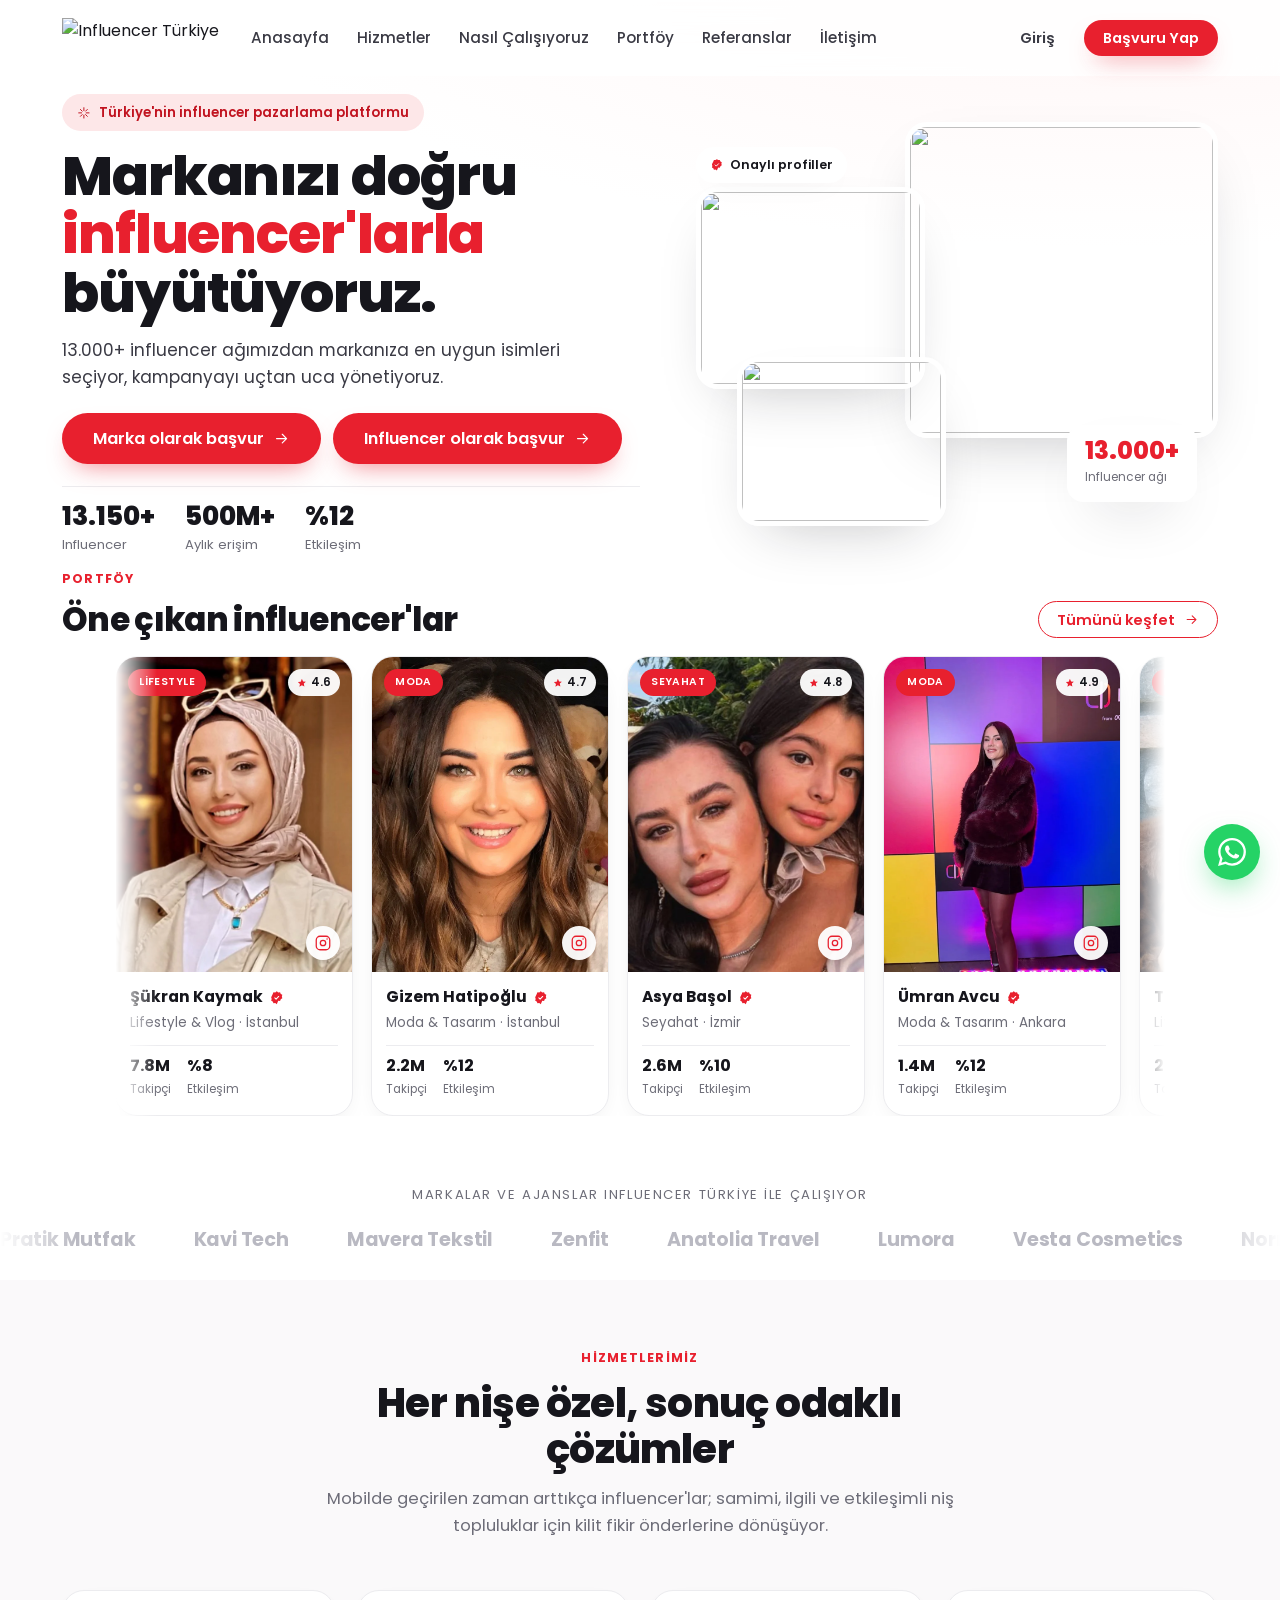
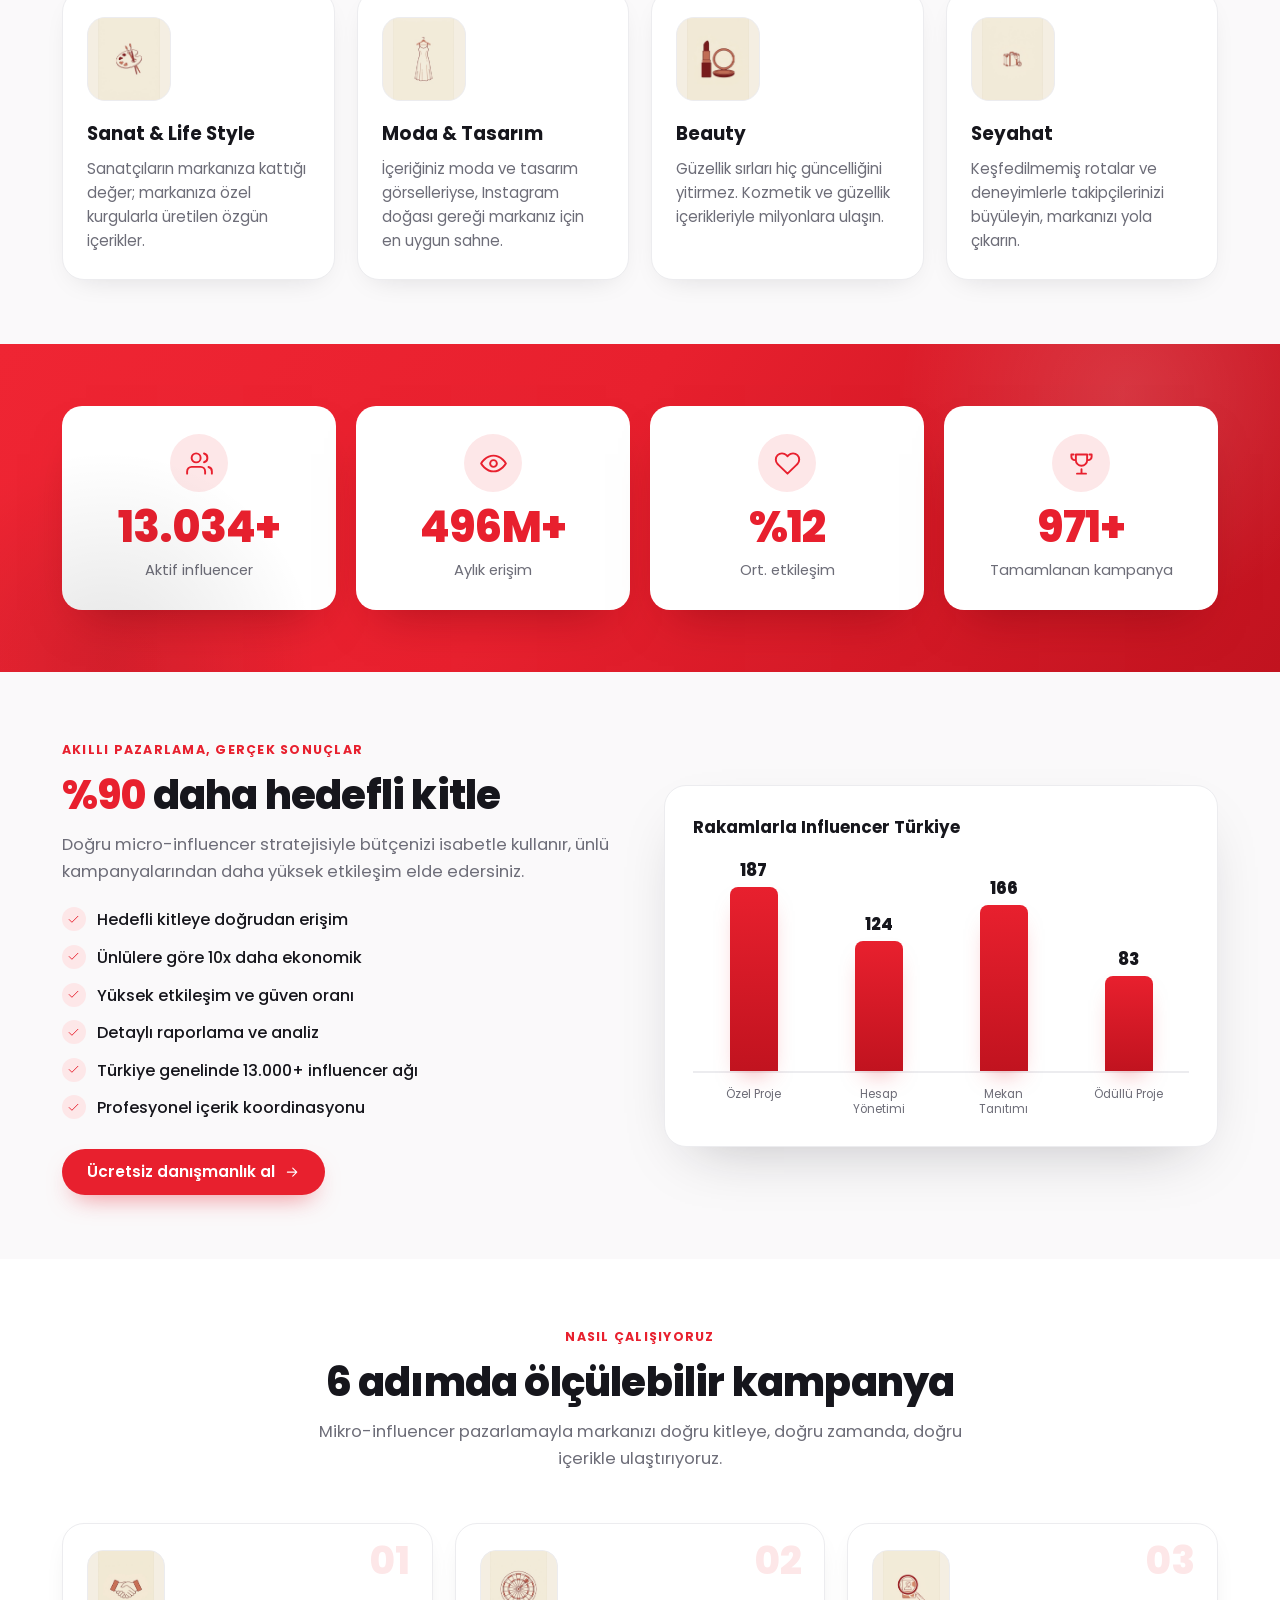
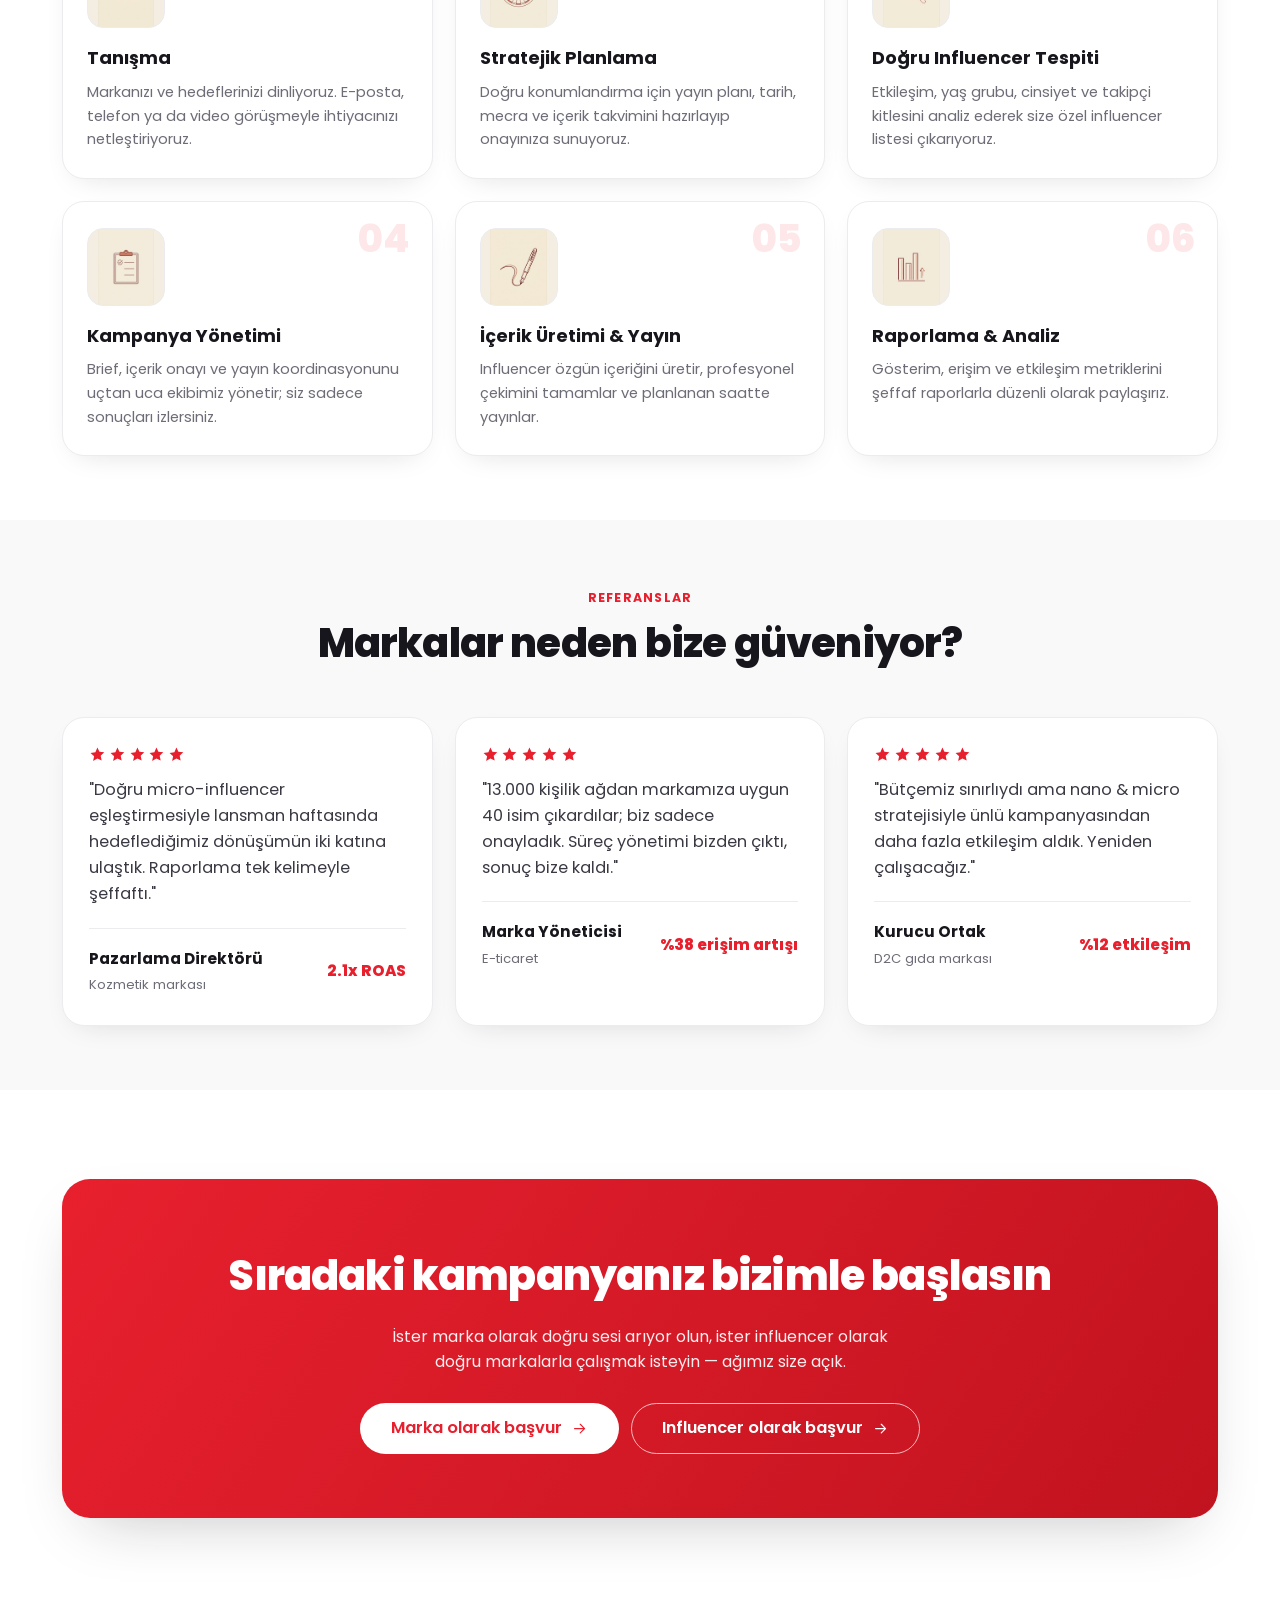
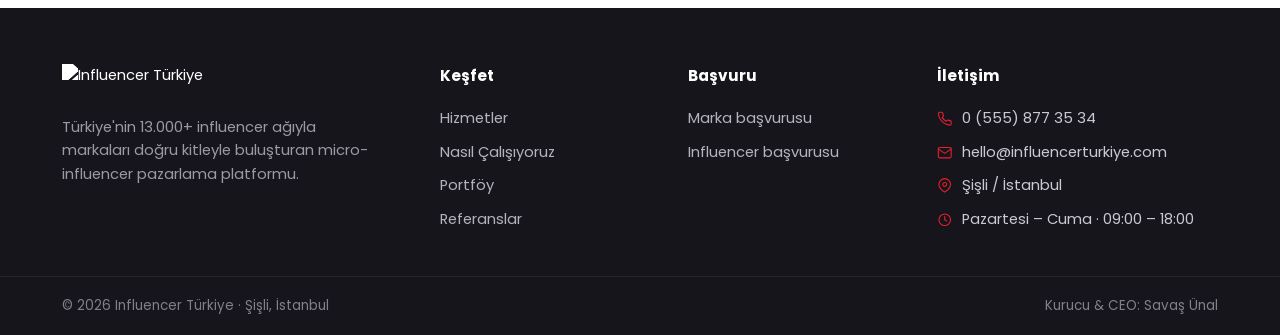
==== index.html @ 178b0c0f "Influencer Türkiye v2 tasarımı + bizim 32 influencer + kart IG ikonu + detay modal" ====
<!DOCTYPE html>
<html lang="tr">
<head>
  <meta charset="UTF-8" />
  <meta name="viewport" content="width=device-width, initial-scale=1.0" />
  <title>Influencer Türkiye — Micro-Influencer Pazarlama Ajansı</title>
  <meta name="description" content="Türkiye'nin 13.000+ influencer ağıyla markanızı doğru kitleye ulaştırıyoruz. Strateji, içerik ve raporlama uçtan uca bizden." />
  <link rel="icon" href="assets/img/logo.svg" />
  <link rel="preconnect" href="https://fonts.googleapis.com" />
  <link rel="preconnect" href="https://fonts.gstatic.com" crossorigin />
  <link href="https://fonts.googleapis.com/css2?family=Poppins:wght@300;400;500;600;700;800&display=swap" rel="stylesheet" />
  <link rel="stylesheet" href="assets/css/styles.css" />
</head>
<body>
  <!-- HEADER -->
  <header class="nav" id="nav">
    <div class="container nav__in">
      <a class="brand" href="index.html" aria-label="Influencer Türkiye">
        <img src="assets/img/logo.svg" alt="Influencer Türkiye" class="brand__logo" />
      </a>
      <nav class="nav__links" id="navLinks">
        <a href="#anasayfa">Anasayfa</a>
        <a href="#hizmetler">Hizmetler</a>
        <a href="#surec">Nasıl Çalışıyoruz</a>
        <a href="#portfoy">Portföy</a>
        <a href="#referanslar">Referanslar</a>
        <a href="#iletisim">İletişim</a>
      </nav>
      <div class="nav__cta">
        <a href="marka-basvuru.html" class="btn btn--ghost btn--sm">Giriş</a>
        <a href="marka-basvuru.html" class="btn btn--primary btn--sm">Başvuru Yap</a>
      </div>
      <button class="nav__burger" id="burger" aria-label="Menü"><i class="i-menu"></i></button>
    </div>
  </header>

  <main>
    <!-- HERO -->
    <section class="hero" id="anasayfa">
      <div class="container hero__grid">
        <div class="hero__copy reveal">
          <span class="pill"><i class="i-spark"></i> Türkiye'nin influencer pazarlama platformu</span>
          <h1 class="hero__title">Markanızı doğru <span>influencer'larla</span> büyütüyoruz.</h1>
          <p class="hero__sub">13.000+ influencer ağımızdan markanıza en uygun isimleri seçiyor, kampanyayı uçtan uca yönetiyoruz.</p>
          <div class="hero__cta">
            <a href="marka-basvuru.html" class="btn btn--primary btn--lg">Marka olarak başvur <i class="i-arrow"></i></a>
            <a href="influencer-basvuru.html" class="btn btn--primary btn--lg">Influencer olarak başvur <i class="i-arrow"></i></a>
          </div>
          <ul class="hero__trust" id="heroTrust"></ul>
        </div>
        <div class="hero__media reveal">
          <div class="collage">
            <figure class="collage__a"><img src="assets/img/inf-01.jpg" alt="" loading="eager" /></figure>
            <figure class="collage__b"><img src="assets/img/inf-04.jpg" alt="" /></figure>
            <figure class="collage__c"><img src="assets/img/inf-05.jpg" alt="" /></figure>
            <div class="collage__badge"><b>13.000+</b><span>Influencer ağı</span></div>
            <div class="collage__chip"><i class="i-verified"></i> Onaylı profiller</div>
          </div>
        </div>
      </div>
    </section>

    <!-- PORTFÖY / ÖNE ÇIKAN (hero'nun hemen altında) -->
    <section class="section section--feat" id="portfoy">
      <div class="container">
        <header class="head head--row">
          <div>
            <span class="eyebrow">Portföy</span>
            <h2 class="title">Öne çıkan influencer'lar</h2>
          </div>
          <a href="marka-basvuru.html" class="btn btn--outline btn--sm">Tümünü keşfet <i class="i-arrow"></i></a>
        </header>
      </div>
      <div class="feat"><div class="feat__track" id="featGrid"></div></div>
    </section>

    <!-- LOGOS -->
    <section class="logos">
      <div class="container">
        <p class="logos__lead">Markalar ve ajanslar Influencer Türkiye ile çalışıyor</p>
      </div>
      <div class="logos__marq"><div class="logos__row" id="logoRow"></div></div>
    </section>

    <!-- HİZMETLER -->
    <section class="section section--alt" id="hizmetler">
      <div class="container">
        <header class="head">
          <span class="eyebrow">Hizmetlerimiz</span>
          <h2 class="title">Her nişe özel, sonuç odaklı çözümler</h2>
          <p class="lead">Mobilde geçirilen zaman arttıkça influencer'lar; samimi, ilgili ve etkileşimli niş topluluklar için kilit fikir önderlerine dönüşüyor.</p>
        </header>
        <div class="cards-4" id="svcGrid"></div>
      </div>
    </section>

    <!-- RAKAMLAR BAND -->
    <section class="band">
      <div class="container">
        <div class="band__grid" id="statBand"></div>
      </div>
    </section>

    <!-- AKILLI PAZARLAMA -->
    <section class="section section--alt" id="akilli">
      <div class="container">
        <div class="split">
          <div class="split__copy reveal">
            <span class="eyebrow">Akıllı Pazarlama, Gerçek Sonuçlar</span>
            <h2 class="title"><span class="hl">%90</span> daha hedefli kitle</h2>
            <p class="lead">Doğru micro-influencer stratejisiyle bütçenizi isabetle kullanır, ünlü kampanyalarından daha yüksek etkileşim elde edersiniz.</p>
            <ul class="checklist" id="benefitList"></ul>
            <a href="marka-basvuru.html" class="btn btn--primary">Ücretsiz danışmanlık al <i class="i-arrow"></i></a>
          </div>
          <div class="split__panel reveal">
            <div class="panel-head">Rakamlarla Influencer Türkiye</div>
            <div class="bars" id="achGrid"></div>
          </div>
        </div>
      </div>
    </section>

    <!-- SÜREÇ -->
    <section class="section" id="surec">
      <div class="container">
        <header class="head">
          <span class="eyebrow">Nasıl Çalışıyoruz</span>
          <h2 class="title">6 adımda ölçülebilir kampanya</h2>
          <p class="lead">Mikro-influencer pazarlamayla markanızı doğru kitleye, doğru zamanda, doğru içerikle ulaştırıyoruz.</p>
        </header>
        <div class="steps" id="stepGrid"></div>
      </div>
    </section>

    <!-- REFERANSLAR -->
    <section class="section section--alt" id="referanslar">
      <div class="container">
        <header class="head">
          <span class="eyebrow">Referanslar</span>
          <h2 class="title">Markalar neden bize güveniyor?</h2>
        </header>
        <div class="cards-3" id="testGrid"></div>
      </div>
    </section>

    <!-- CTA -->
    <section class="cta" id="basvuru">
      <div class="container">
        <div class="cta__in">
          <h2 class="cta__title">Sıradaki kampanyanız bizimle başlasın</h2>
          <p class="cta__sub">İster marka olarak doğru sesi arıyor olun, ister influencer olarak doğru markalarla çalışmak isteyin — ağımız size açık.</p>
          <div class="cta__btns">
            <a href="marka-basvuru.html" class="btn btn--light btn--lg">Marka olarak başvur <i class="i-arrow"></i></a>
            <a href="influencer-basvuru.html" class="btn btn--outline btn--lg">Influencer olarak başvur <i class="i-arrow"></i></a>
          </div>
        </div>
      </div>
    </section>
  </main>

  <!-- FOOTER -->
  <footer class="footer" id="iletisim">
    <div class="container footer__grid">
      <div class="footer__brand">
        <img src="assets/img/logo.svg" alt="Influencer Türkiye" class="footer__logo" />
        <p>Türkiye'nin 13.000+ influencer ağıyla markaları doğru kitleyle buluşturan micro-influencer pazarlama platformu.</p>
      </div>
      <div class="footer__col">
        <h4>Keşfet</h4>
        <a href="#hizmetler">Hizmetler</a>
        <a href="#surec">Nasıl Çalışıyoruz</a>
        <a href="#portfoy">Portföy</a>
        <a href="#referanslar">Referanslar</a>
      </div>
      <div class="footer__col">
        <h4>Başvuru</h4>
        <a href="marka-basvuru.html">Marka başvurusu</a>
        <a href="influencer-basvuru.html">Influencer başvurusu</a>
      </div>
      <div class="footer__col footer__contact" id="footContact"></div>
    </div>
    <div class="footer__bar">
      <div class="container footer__bar-in">
        <span>© 2026 Influencer Türkiye · Şişli, İstanbul</span>
        <span>Kurucu &amp; CEO: Savaş Ünal</span>
      </div>
    </div>
  </footer>

  <a class="wa" id="waBtn" href="#" target="_blank" rel="noopener" aria-label="WhatsApp"><i class="i-wa"></i></a>

  <script src="assets/js/data.js" defer></script>
  <script src="assets/js/app.js" defer></script>
  <script src="assets/js/lock.js" defer></script>
</body>
</html>
---- assets/css/styles.css ----
/* =========================================================
   Influencer Türkiye 2 — temiz/özgün stil (Poppins + kırmızı)
   ========================================================= */
:root {
  --brand: #e8202e;
  --brand-dark: #c1131f;
  --brand-soft: #fde7e8;
  --brand-tint: #fff5f5;
  --ink: #16161c;
  --ink-2: #3a3a44;
  --muted: #6d6d78;
  --line: #ececef;
  --bg: #ffffff;
  --bg-alt: #faf9fa;
  --shadow: 0 10px 30px -16px rgba(20, 20, 30, 0.18);
  --shadow-lg: 0 24px 60px -28px rgba(20, 20, 30, 0.28);
  --r: 14px;
  --r-lg: 22px;
  --nav-h: 76px;
  --ease: cubic-bezier(0.22, 0.61, 0.36, 1);
  --ff: "Poppins", system-ui, -apple-system, sans-serif;
}
* { margin: 0; padding: 0; box-sizing: border-box; }
html { scroll-behavior: smooth; scroll-padding-top: var(--nav-h); -webkit-text-size-adjust: 100%; overflow-x: clip; }
body { font-family: var(--ff); color: var(--ink); background: var(--bg); line-height: 1.6; -webkit-font-smoothing: antialiased; overflow-x: hidden; }
img { max-width: 100%; display: block; }
a { color: inherit; text-decoration: none; }
svg { width: 1em; height: 1em; }
.container { width: 100%; max-width: 1200px; margin: 0 auto; padding: 0 22px; }

/* ---- icons hydrated by app.js ---- */
[class^="i-"], [class*=" i-"] { display: inline-flex; align-items: center; justify-content: center; }
.btn [class^="i-"] svg { width: 1.05em; height: 1.05em; }

/* ---- buttons ---- */
.btn { --bh: 1; display: inline-flex; align-items: center; justify-content: center; gap: 9px; font-family: var(--ff); font-weight: 600; font-size: 0.96rem; line-height: 1; padding: 14px 24px; border-radius: 100px; border: 1.5px solid transparent; cursor: pointer; transition: transform 0.2s var(--ease), background 0.2s, box-shadow 0.2s, color 0.2s, border-color 0.2s; white-space: nowrap; }
.btn:active { transform: translateY(1px); }
.btn--primary { background: var(--brand); color: #fff; box-shadow: 0 12px 26px -12px rgba(232, 32, 46, 0.6); }
.btn--primary:hover { background: var(--brand-dark); box-shadow: 0 16px 30px -12px rgba(232, 32, 46, 0.7); transform: translateY(-2px); }
.btn--outline { background: #fff; color: var(--brand); border-color: var(--brand); }
.btn--outline:hover { background: var(--brand); color: #fff; transform: translateY(-2px); }
.btn--ghost { background: transparent; color: var(--ink-2); }
.btn--ghost:hover { color: var(--brand); }
.btn--light { background: #fff; color: var(--brand); }
.btn--light:hover { transform: translateY(-2px); box-shadow: var(--shadow); }
.btn--sm { padding: 10px 18px; font-size: 0.9rem; }
.btn--lg { padding: 16px 30px; font-size: 1.02rem; }

/* ---- header ---- */
.nav { position: fixed; inset: 0 0 auto 0; height: var(--nav-h); z-index: 900; display: flex; align-items: center; background: rgba(255, 255, 255, 0.86); backdrop-filter: saturate(180%) blur(14px); -webkit-backdrop-filter: saturate(180%) blur(14px); transition: box-shadow 0.3s, height 0.3s; }
.nav.scrolled { box-shadow: 0 6px 24px -16px rgba(20, 20, 30, 0.3); height: 66px; }
.nav__in { display: flex; align-items: center; gap: 22px; }
.brand__logo { height: 40px; width: auto; }
.nav__links { display: flex; align-items: center; gap: 28px; margin-left: 10px; margin-right: auto; }
.nav__links a { font-size: 0.95rem; font-weight: 500; color: var(--ink-2); position: relative; padding: 4px 0; }
.nav__links a::after { content: ""; position: absolute; left: 0; bottom: -2px; width: 0; height: 2px; background: var(--brand); border-radius: 2px; transition: width 0.25s var(--ease); }
.nav__links a:hover { color: var(--ink); }
.nav__links a:hover::after { width: 100%; }
.nav__cta { display: flex; align-items: center; gap: 10px; }
.nav__burger { display: none; background: none; border: none; color: var(--ink); font-size: 1.5rem; cursor: pointer; padding: 6px; }

/* ---- hero ---- */
.hero { padding: calc(var(--nav-h) + 18px) 0 6px; background: radial-gradient(120% 90% at 88% -10%, var(--brand-tint), transparent 60%); }
.hero__grid { display: grid; grid-template-columns: 1.05fr 0.95fr; gap: 56px; align-items: center; }
.pill { display: inline-flex; align-items: center; gap: 8px; font-size: 0.82rem; font-weight: 600; color: var(--brand-dark); background: var(--brand-soft); padding: 8px 15px; border-radius: 100px; margin-bottom: 16px; }
.pill svg { width: 1.05em; height: 1.05em; }
.hero__title { font-size: clamp(2.15rem, 4.3vw, 3.45rem); font-weight: 800; line-height: 1.06; letter-spacing: -0.02em; }
.hero__title span { color: var(--brand); }
.hero__sub { margin-top: 15px; font-size: 1.06rem; color: var(--ink-2); max-width: 46ch; }
.hero__sub b { color: var(--ink); font-weight: 700; }
.hero__cta { display: flex; flex-wrap: wrap; gap: 12px; margin-top: 22px; }
.hero__trust { list-style: none; display: flex; gap: 30px; margin-top: 22px; padding-top: 16px; border-top: 1px solid var(--line); }
.hero__trust b { display: block; font-size: 1.65rem; font-weight: 800; line-height: 1; color: var(--ink); }
.hero__trust span { font-size: 0.82rem; color: var(--muted); margin-top: 4px; display: block; }

.hero__media { position: relative; }
.collage { position: relative; height: clamp(300px, 35vw, 404px); }
.collage figure { position: absolute; overflow: hidden; border-radius: var(--r-lg); box-shadow: var(--shadow-lg); border: 5px solid #fff; }
.collage figure img { width: 100%; height: 100%; object-fit: cover; }
.collage__a { width: 60%; height: 78%; right: 0; top: 0; z-index: 2; }
.collage__b { width: 44%; height: 50%; left: 0; top: 16%; z-index: 3; }
.collage__c { width: 40%; height: 42%; left: 8%; bottom: 0; z-index: 4; }
.collage__badge { position: absolute; right: 4%; bottom: 6%; z-index: 6; background: #fff; border-radius: 16px; padding: 14px 18px; box-shadow: var(--shadow-lg); }
.collage__badge b { display: block; font-size: 1.5rem; font-weight: 800; color: var(--brand); line-height: 1; }
.collage__badge span { font-size: 0.74rem; color: var(--muted); }
.collage__chip { position: absolute; left: 0; top: 6%; z-index: 6; display: inline-flex; align-items: center; gap: 7px; background: #fff; border-radius: 100px; padding: 8px 14px; font-size: 0.78rem; font-weight: 600; box-shadow: var(--shadow); }
.collage__chip svg { color: var(--brand); width: 1.1em; height: 1.1em; }

/* ---- logos ---- */
.logos { padding: 22px 0 24px; }
.logos__lead { text-align: center; font-size: 0.82rem; letter-spacing: 0.12em; text-transform: uppercase; color: var(--muted); margin-bottom: 20px; }
.logos__marq { overflow: hidden; -webkit-mask-image: linear-gradient(90deg, transparent, #000 6%, #000 94%, transparent); mask-image: linear-gradient(90deg, transparent, #000 6%, #000 94%, transparent); }
.logos__row { display: flex; align-items: center; width: max-content; animation: logomarq 34s linear infinite; }
.logos__row span { flex: none; margin-right: 58px; font-weight: 700; font-size: 1.2rem; color: #b9b9c2; letter-spacing: -0.01em; white-space: nowrap; transition: color 0.3s; }
.logos__row span:hover { color: var(--ink); }
@keyframes logomarq { from { transform: translateX(0); } to { transform: translateX(-50%); } }

/* ---- sections ---- */
.section { padding: clamp(42px, 5vw, 66px) 0; }
.section--alt { background: var(--bg-alt); }
.head { max-width: 660px; margin: 0 auto clamp(34px, 4vw, 52px); text-align: center; }
.head--row { display: flex; align-items: flex-end; justify-content: space-between; text-align: left; max-width: 100%; gap: 18px; }
.eyebrow { display: inline-block; font-size: 0.78rem; font-weight: 700; letter-spacing: 0.1em; text-transform: uppercase; color: var(--brand); margin-bottom: 12px; }
.title { font-size: clamp(1.7rem, 3.3vw, 2.5rem); font-weight: 800; line-height: 1.15; letter-spacing: -0.02em; }
.title .hl { color: var(--brand); }
.lead { margin-top: 14px; color: var(--muted); font-size: 1.04rem; }
.head--row .lead { margin-top: 6px; }

/* ---- cards-4 grid ---- */
.cards-4 { display: grid; grid-template-columns: repeat(4, 1fr); gap: 22px; }
.cards-3 { display: grid; grid-template-columns: repeat(3, 1fr); gap: 22px; }

/* service / why card */
.card { background: #fff; border: 1px solid var(--line); border-radius: var(--r-lg); padding: 26px 24px; box-shadow: var(--shadow); transition: transform 0.35s var(--ease), box-shadow 0.35s, border-color 0.35s; }
.card:hover { transform: translateY(-6px); box-shadow: var(--shadow-lg); border-color: var(--brand-soft); }
.card__ic { display: block; width: 84px; height: 84px; border-radius: 18px; overflow: hidden; border: 1px solid var(--line); background: #f4eee2; margin-bottom: 18px; }
.card__ic img { width: 100%; height: 100%; object-fit: contain; object-position: center; transition: transform 0.4s var(--ease); }
.card:hover .card__ic img { transform: scale(1.06); }
.card__ic--line { display: grid; place-items: center; background: var(--brand-soft); color: var(--brand); }
.card__ic--line svg { width: 30px; height: 30px; }
.card h3 { font-size: 1.16rem; font-weight: 700; margin-bottom: 8px; }
.card p { color: var(--muted); font-size: 0.94rem; }

/* ---- featured (otomatik kayan sonsuz şerit) ---- */
.feat { overflow: hidden; margin: 0 clamp(36px, 9vw, 150px); -webkit-mask-image: linear-gradient(90deg, transparent 0, #000 4%, #000 96%, transparent 100%); mask-image: linear-gradient(90deg, transparent 0, #000 4%, #000 96%, transparent 100%); }
.feat__track { display: flex; width: max-content; animation: featmarq 48s linear infinite; }
@keyframes featmarq { from { transform: translateX(0); } to { transform: translateX(-50%); } }
.fcard { cursor: pointer; flex: 0 0 auto; width: 238px; margin-right: 18px; background: #fff; border: 1px solid var(--line); border-radius: var(--r-lg); overflow: hidden; box-shadow: var(--shadow); transition: transform 0.35s var(--ease), box-shadow 0.35s; }
.fcard:hover { transform: translateY(-6px); box-shadow: var(--shadow-lg); }
.fcard__media { position: relative; aspect-ratio: 3 / 4; overflow: hidden; }
.fcard__media img { width: 100%; height: 100%; object-fit: cover; object-position: 50% 20%; transition: transform 0.5s var(--ease); }
.fcard:hover .fcard__media img { transform: scale(1.05); }
.fcard__tag { position: absolute; top: 12px; left: 12px; background: var(--brand); color: #fff; font-size: 0.66rem; font-weight: 600; letter-spacing: 0.04em; text-transform: uppercase; padding: 5px 11px; border-radius: 100px; }
.fcard__rate { position: absolute; top: 12px; right: 12px; display: inline-flex; align-items: center; gap: 4px; background: rgba(255, 255, 255, 0.95); color: var(--ink); font-size: 0.72rem; font-weight: 600; padding: 4px 9px; border-radius: 100px; }
.fcard__rate svg { color: var(--brand); width: 0.85em; height: 0.85em; }
.fcard__body { padding: 13px 14px 15px; }
.fcard__name { display: flex; align-items: center; gap: 6px; font-weight: 700; font-size: 0.97rem; }
.fcard__name svg { color: var(--brand); width: 1em; height: 1em; flex: none; }
.fcard__niche { color: var(--muted); font-size: 0.84rem; margin-top: 2px; }
.fcard__stats { display: flex; gap: 16px; margin-top: 12px; padding-top: 12px; border-top: 1px solid var(--line); }
.fcard__stats div b { display: block; font-size: 1.02rem; font-weight: 700; line-height: 1; }
.fcard__stats div span { font-size: 0.72rem; color: var(--muted); }

/* ---- stats band ---- */
.band { background: linear-gradient(125deg, #ef2533, var(--brand) 45%, var(--brand-dark)); padding: clamp(40px, 5vw, 62px) 0; position: relative; overflow: hidden; }
.band::before { content: ""; position: absolute; right: -6%; top: -55%; width: 460px; height: 460px; border-radius: 50%; background: radial-gradient(circle, rgba(255, 255, 255, 0.13), transparent 70%); pointer-events: none; }
.band::after { content: ""; position: absolute; left: -8%; bottom: -60%; width: 420px; height: 420px; border-radius: 50%; background: radial-gradient(circle, rgba(0, 0, 0, 0.1), transparent 70%); pointer-events: none; }
.band__grid { display: grid; grid-template-columns: repeat(4, 1fr); gap: 20px; position: relative; }
.bstat { background: #fff; border-radius: 20px; padding: 28px 20px; text-align: center; box-shadow: 0 24px 46px -24px rgba(120, 8, 14, 0.55); transition: transform 0.35s var(--ease), box-shadow 0.35s; }
.bstat:hover { transform: translateY(-6px); box-shadow: 0 30px 54px -22px rgba(120, 8, 14, 0.6); }
.bstat__ic { width: 58px; height: 58px; margin: 0 auto 14px; display: flex; align-items: center; justify-content: center; line-height: 0; background: var(--brand-soft); color: var(--brand); border-radius: 50%; }
.bstat__ic svg { width: 27px; height: 27px; display: block; flex: 0 0 auto; }
.bstat b { display: block; font-size: clamp(2rem, 3.7vw, 2.7rem); font-weight: 800; line-height: 1; letter-spacing: -0.02em; color: var(--brand); }
.bstat > span:last-child { font-size: 0.92rem; color: var(--muted); margin-top: 9px; display: block; }

/* influencer butonu (ikinci kırmızı ton) */
.btn--primary-2 { background: var(--brand-dark); box-shadow: 0 12px 26px -12px rgba(193, 19, 31, 0.55); }
.btn--primary-2:hover { background: #a30f1a; }
.section--feat { padding: 4px 0 clamp(28px, 4vw, 46px); }
.section--feat .head { margin-bottom: clamp(10px, 1.6vw, 18px); }
.section--feat .title { font-size: clamp(1.5rem, 2.7vw, 2.05rem); }

/* ---- split (akıllı pazarlama) ---- */
.split { display: grid; grid-template-columns: 1fr 1fr; gap: 48px; align-items: center; }
.checklist { list-style: none; display: grid; gap: 12px; margin: 22px 0 28px; }
.checklist li { display: flex; align-items: flex-start; gap: 11px; font-weight: 500; }
.checklist li i { width: 24px; height: 24px; flex: none; display: grid; place-items: center; background: var(--brand-soft); color: var(--brand); border-radius: 50%; }
.checklist li i svg { width: 0.82em; height: 0.82em; }
.split__panel { background: #fff; border: 1px solid var(--line); border-radius: var(--r-lg); padding: 28px; box-shadow: var(--shadow-lg); }
.panel-head { font-weight: 700; font-size: 1.05rem; margin-bottom: 22px; }
.colchart { display: flex; align-items: flex-end; justify-content: space-around; gap: 12px; height: 210px; padding: 0 4px; border-bottom: 2px solid var(--line); }
.colcol { flex: 1 1 0; max-width: 70px; height: 100%; display: flex; align-items: flex-end; justify-content: center; }
.colbar { position: relative; width: 100%; max-width: 48px; height: 0; background: linear-gradient(180deg, var(--brand), var(--brand-dark)); border-radius: 8px 8px 0 0; transition: height 1.15s var(--ease); box-shadow: 0 12px 24px -12px rgba(232, 32, 46, 0.5); }
.colcol.in .colbar { height: var(--h); }
.colval { position: absolute; top: -30px; left: 50%; transform: translateX(-50%); font-weight: 800; font-size: 1.05rem; color: var(--ink); white-space: nowrap; }
.collabels { display: flex; justify-content: space-around; gap: 12px; padding: 14px 4px 0; }
.collabel { flex: 1 1 0; max-width: 70px; text-align: center; font-size: 0.72rem; color: var(--muted); line-height: 1.35; }

/* ---- steps ---- */
.steps { display: grid; grid-template-columns: repeat(3, 1fr); gap: 22px; }
.step { position: relative; background: #fff; border: 1px solid var(--line); border-radius: var(--r-lg); padding: 26px 24px; box-shadow: var(--shadow); transition: transform 0.35s var(--ease), box-shadow 0.35s; overflow: hidden; }
.step:hover { transform: translateY(-6px); box-shadow: var(--shadow-lg); }
.step__n { position: absolute; top: 18px; right: 22px; font-size: 2.4rem; font-weight: 800; color: var(--brand-soft); line-height: 1; }
.step__ic { display: block; width: 78px; height: 78px; border-radius: 16px; overflow: hidden; border: 1px solid var(--line); background: #f4eee2; margin-bottom: 16px; }
.step__ic img { width: 100%; height: 100%; object-fit: contain; object-position: center; }
.step h3 { font-size: 1.12rem; font-weight: 700; margin-bottom: 8px; }
.step p { color: var(--muted); font-size: 0.92rem; }

/* ---- testimonials ---- */
.tcard { min-width: 0; background: #fff; border: 1px solid var(--line); border-radius: var(--r-lg); padding: 28px 26px; box-shadow: var(--shadow); }
.tcard__stars { display: flex; gap: 3px; color: var(--brand); margin-bottom: 14px; font-size: 1.05rem; }
.tcard__q { font-size: 1.02rem; color: var(--ink-2); }
.tcard__foot { display: flex; flex-wrap: wrap; align-items: center; justify-content: space-between; gap: 10px; margin-top: 20px; padding-top: 18px; border-top: 1px solid var(--line); }
.tcard__who { min-width: 0; }
.tcard__who b { display: block; font-weight: 700; font-size: 0.96rem; }
.tcard__who span { font-size: 0.82rem; color: var(--muted); }
.tcard__metric { font-weight: 800; color: var(--brand); font-size: 0.95rem; white-space: nowrap; }

/* ---- CTA ---- */
.cta { padding: clamp(56px, 7vw, 90px) 0; }
.cta__in { background: linear-gradient(125deg, var(--brand), var(--brand-dark)); border-radius: 28px; padding: clamp(40px, 6vw, 64px); text-align: center; color: #fff; box-shadow: var(--shadow-lg); }
.cta__title { font-size: clamp(1.7rem, 3.4vw, 2.6rem); font-weight: 800; letter-spacing: -0.02em; }
.cta__sub { margin: 14px auto 0; max-width: 52ch; opacity: 0.92; }
.cta__btns { display: flex; flex-wrap: wrap; gap: 12px; justify-content: center; margin-top: 28px; }
.cta .btn--outline { background: transparent; color: #fff; border-color: rgba(255, 255, 255, 0.7); }
.cta .btn--outline:hover { background: #fff; color: var(--brand); }

/* ---- footer ---- */
.footer { background: #15151b; color: #c9c9d2; padding-top: 56px; font-size: 0.92rem; }
.footer__grid { display: grid; grid-template-columns: 1.6fr 1fr 1fr 1.3fr; gap: 32px; padding-bottom: 40px; }
.footer__logo { height: 38px; filter: brightness(0) invert(1); margin-bottom: 14px; }
.footer__brand p { max-width: 34ch; color: #9a9aa6; }
.footer__col h4 { color: #fff; font-size: 0.95rem; margin-bottom: 14px; }
.footer__col a { display: block; padding: 5px 0; color: #b3b3bd; transition: color 0.2s; }
.footer__col a:hover { color: #fff; }
.footer__contact .fc { display: flex; align-items: center; gap: 10px; padding: 5px 0; }
.footer__contact .fc svg { color: var(--brand); width: 1.05em; height: 1.05em; flex: none; }
.footer__bar { border-top: 1px solid rgba(255, 255, 255, 0.08); padding: 18px 0; }
.footer__bar-in { display: flex; justify-content: space-between; gap: 12px; color: #80808c; font-size: 0.84rem; }

/* ---- whatsapp float ---- */
.wa { position: fixed; right: 20px; bottom: 20px; z-index: 800; width: 56px; height: 56px; border-radius: 50%; display: grid; place-items: center; background: #25d366; color: #fff; box-shadow: 0 12px 30px -8px rgba(37, 211, 102, 0.6); transition: transform 0.25s var(--ease); }
.wa:hover { transform: scale(1.08); }
.wa svg { width: 28px; height: 28px; }

/* ---- reveal ---- */
.reveal { opacity: 0; transform: translateY(22px); transition: opacity 0.7s var(--ease), transform 0.7s var(--ease); }
.reveal.in { opacity: 1; transform: none; }

/* ---- modal (influencer detay) ---- */
.modal { position: fixed; inset: 0; z-index: 1100; display: none; align-items: center; justify-content: center; padding: 20px; }
.modal.open { display: flex; }
.modal__bd { position: absolute; inset: 0; background: rgba(16, 16, 24, 0.55); backdrop-filter: blur(4px); }
.modal__panel { position: relative; width: min(440px, 96vw); max-height: 92vh; overflow-y: auto; background: #fff; border-radius: 22px; padding: 26px; box-shadow: var(--shadow-lg); animation: pop 0.3s var(--ease); }
@keyframes pop { from { opacity: 0; transform: scale(0.95) translateY(10px); } }
.modal__x { position: absolute; top: 14px; right: 14px; width: 36px; height: 36px; border-radius: 50%; border: none; background: var(--bg-alt); cursor: pointer; display: grid; place-items: center; }
.mp__head { display: flex; gap: 14px; align-items: center; }
.mp__head img { width: 64px; height: 64px; border-radius: 16px; object-fit: cover; }
.mp__name { display: flex; align-items: center; gap: 6px; font-weight: 700; font-size: 1.15rem; }
.mp__name svg { color: var(--brand); width: 1em; height: 1em; }
.mp__sub { color: var(--muted); font-size: 0.88rem; }
.mp__stats { display: grid; grid-template-columns: repeat(3, 1fr); gap: 10px; margin: 18px 0; }
.mp__stat { background: var(--bg-alt); border: 1px solid var(--line); border-radius: 14px; padding: 12px; text-align: center; }
.mp__stat b { display: block; font-size: 1.15rem; font-weight: 800; }
.mp__stat span { font-size: 0.72rem; color: var(--muted); }
.mp__plats { display: flex; gap: 8px; margin-bottom: 16px; }
.mp__plats span { width: 36px; height: 36px; border-radius: 10px; display: grid; place-items: center; background: var(--brand-tint); color: var(--brand); }
.mp__plats span svg { width: 1.1em; height: 1.1em; }

/* ---- mobile nav drawer ---- */
.nav__links.show { display: flex; }
@media (max-width: 900px) {
  .nav__burger { display: inline-flex; }
  .nav__cta .btn--ghost { display: none; }
  .nav__links { position: fixed; top: var(--nav-h); left: 0; right: 0; flex-direction: column; align-items: stretch; gap: 0; background: #fff; padding: 8px 22px 18px; box-shadow: var(--shadow); transform: translateY(-12px); opacity: 0; pointer-events: none; transition: opacity 0.25s, transform 0.25s; margin: 0; }
  .nav__links.show { transform: none; opacity: 1; pointer-events: auto; }
  .nav__links a { padding: 13px 0; border-bottom: 1px solid var(--line); }
  .nav__links a::after { display: none; }
  .hero__grid { grid-template-columns: 1fr; gap: 30px; }
  .hero__media { order: -1; }
  .hero { padding-top: calc(var(--nav-h) + 24px); }
  .split { grid-template-columns: 1fr; gap: 30px; }
  .cards-4 { grid-template-columns: repeat(2, minmax(0, 1fr)); }
  .steps, .cards-3 { grid-template-columns: minmax(0, 1fr) minmax(0, 1fr); }
  .head--row { flex-direction: column; align-items: flex-start; }
  .footer__grid { grid-template-columns: 1fr 1fr; }
}
@media (max-width: 600px) {
  .container { padding: 0 16px; }
  .band__grid { grid-template-columns: minmax(0, 1fr) minmax(0, 1fr); gap: 28px 18px; }
  .cards-4, .steps, .cards-3 { grid-template-columns: minmax(0, 1fr) minmax(0, 1fr); gap: 13px; }
  .feat { margin: 0 14px; }
  .hero__trust { gap: 20px; flex-wrap: wrap; }
  .hero__cta .btn, .cta__btns .btn { flex: 1 1 100%; }
  .footer__grid { grid-template-columns: 1fr; }
  .footer__bar-in { flex-direction: column; gap: 4px; }
  .card { padding: 18px 16px; }
  .card__ic, .step__ic { width: 56px; height: 56px; }
  .step__n { font-size: 1.8rem; }
  .fcard__body { padding: 12px; }
  .fcard__stats { gap: 10px; }
}
@media (max-width: 380px) {
  .cards-4, .cards-3, .steps { grid-template-columns: 1fr; }
}

/* Kart Instagram yönlendirme ikonu (bizim eklememiz) */
.fcard__ig { position: absolute; bottom: 12px; right: 12px; z-index: 2; display: inline-flex; align-items: center; justify-content: center; width: 34px; height: 34px; border-radius: 50%; background: rgba(255,255,255,.95); color: var(--brand); box-shadow: 0 6px 16px -6px rgba(0,0,0,.45); transition: transform .2s var(--ease), background .2s, color .2s; }
.fcard__ig svg { width: 18px; height: 18px; }
.fcard__ig:hover { background: var(--brand); color: #fff; transform: translateY(-2px) scale(1.06); }
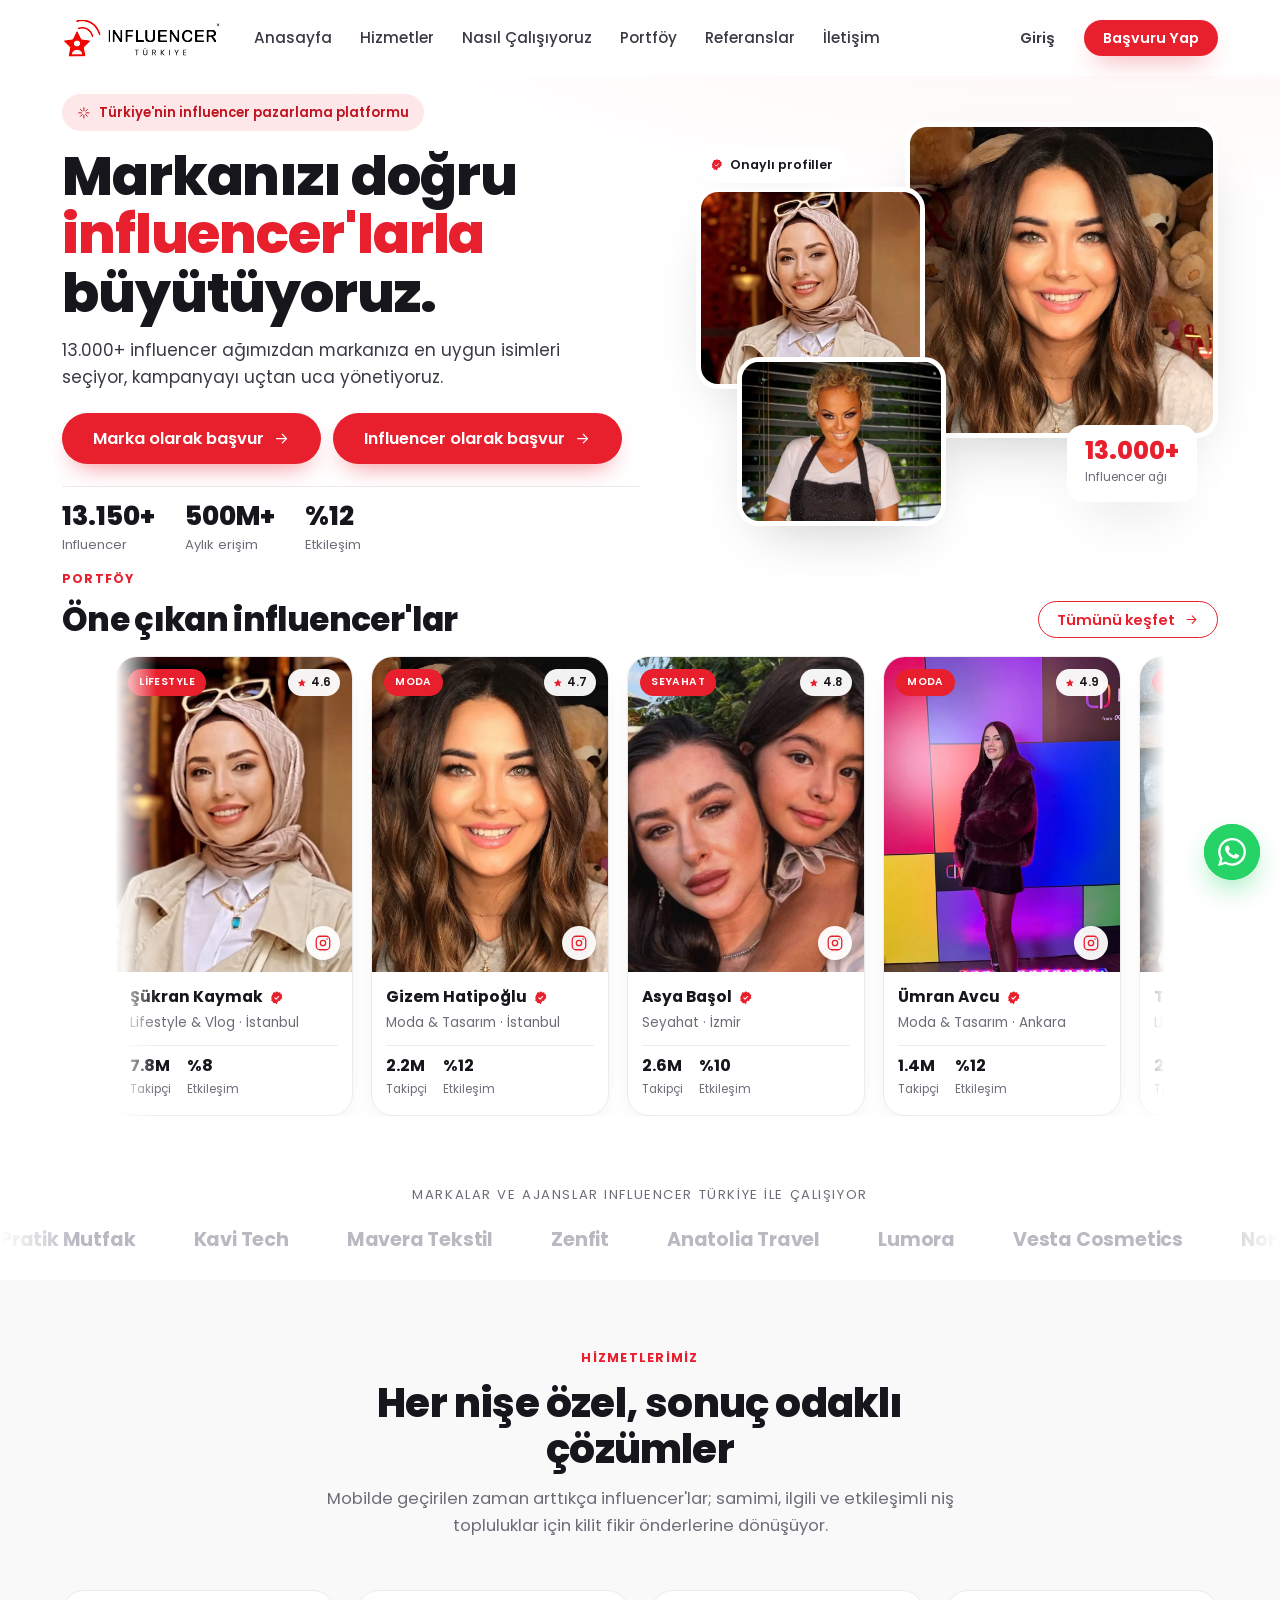
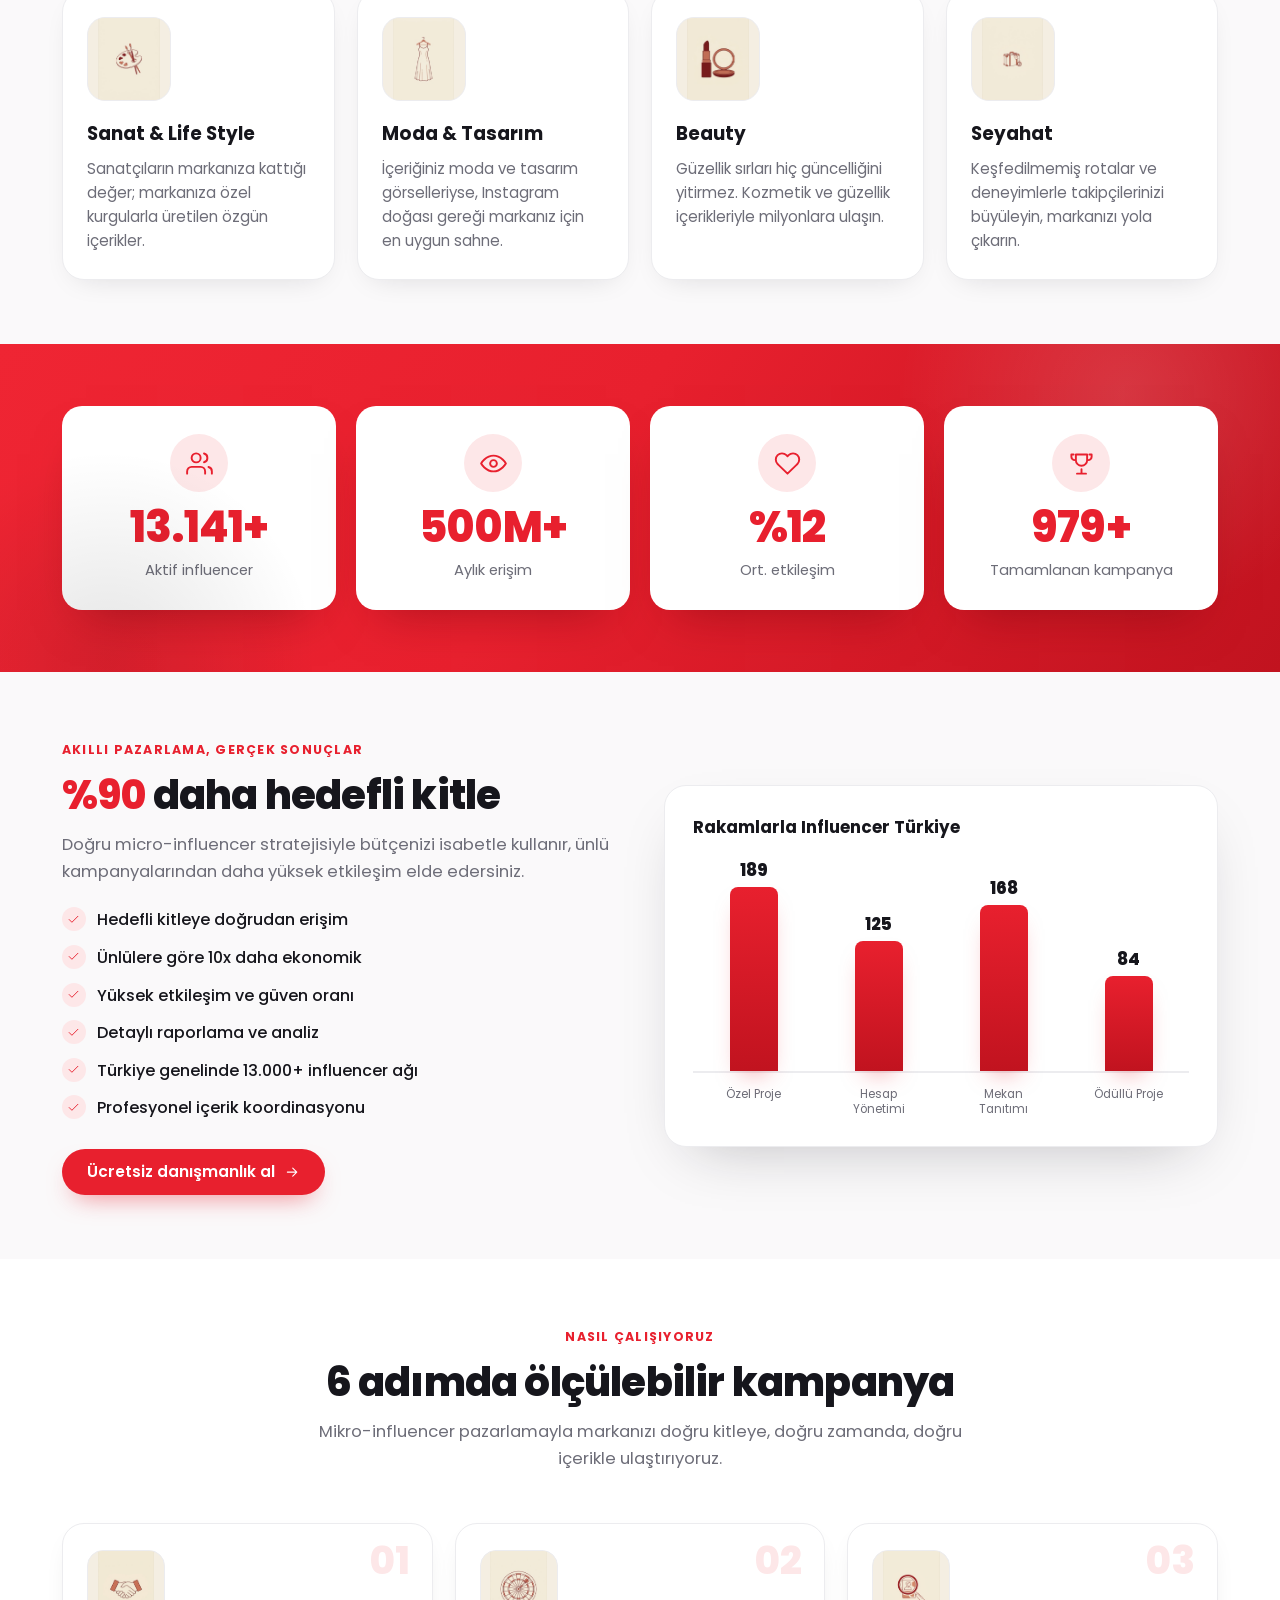
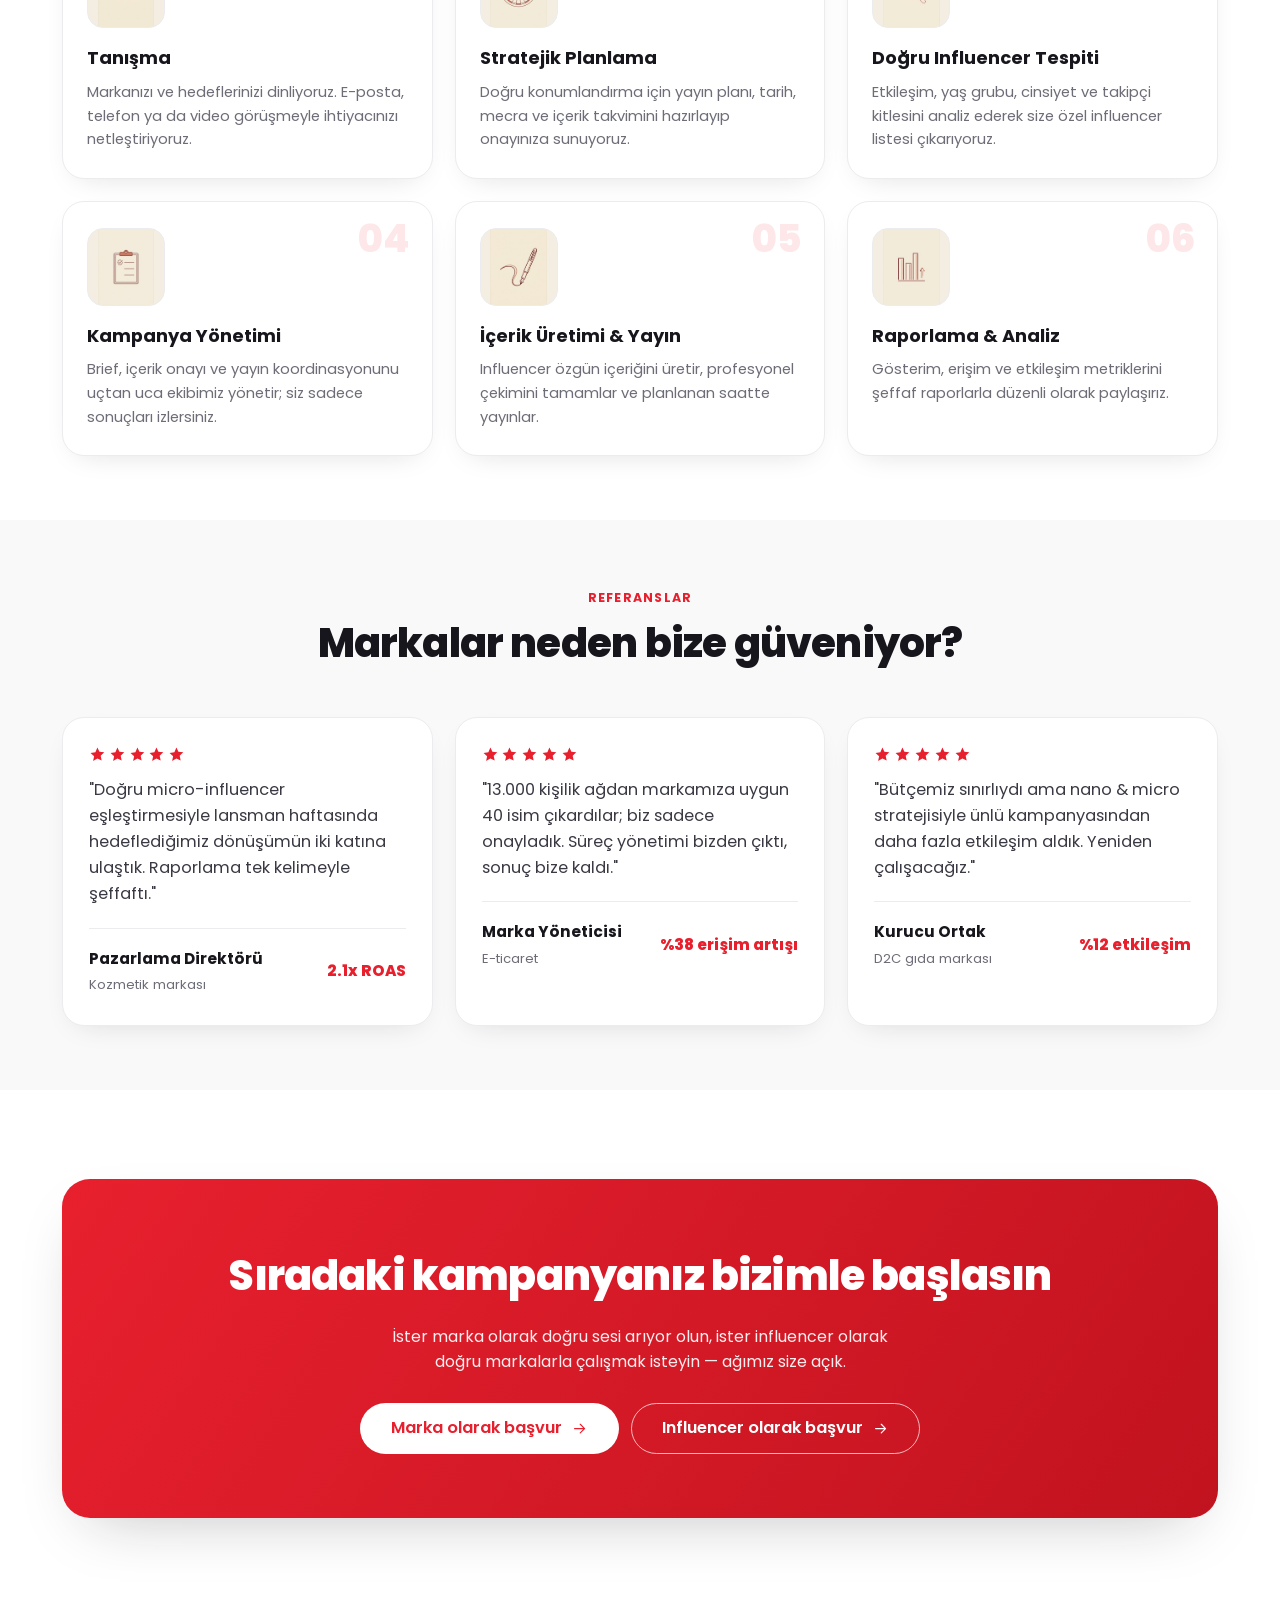
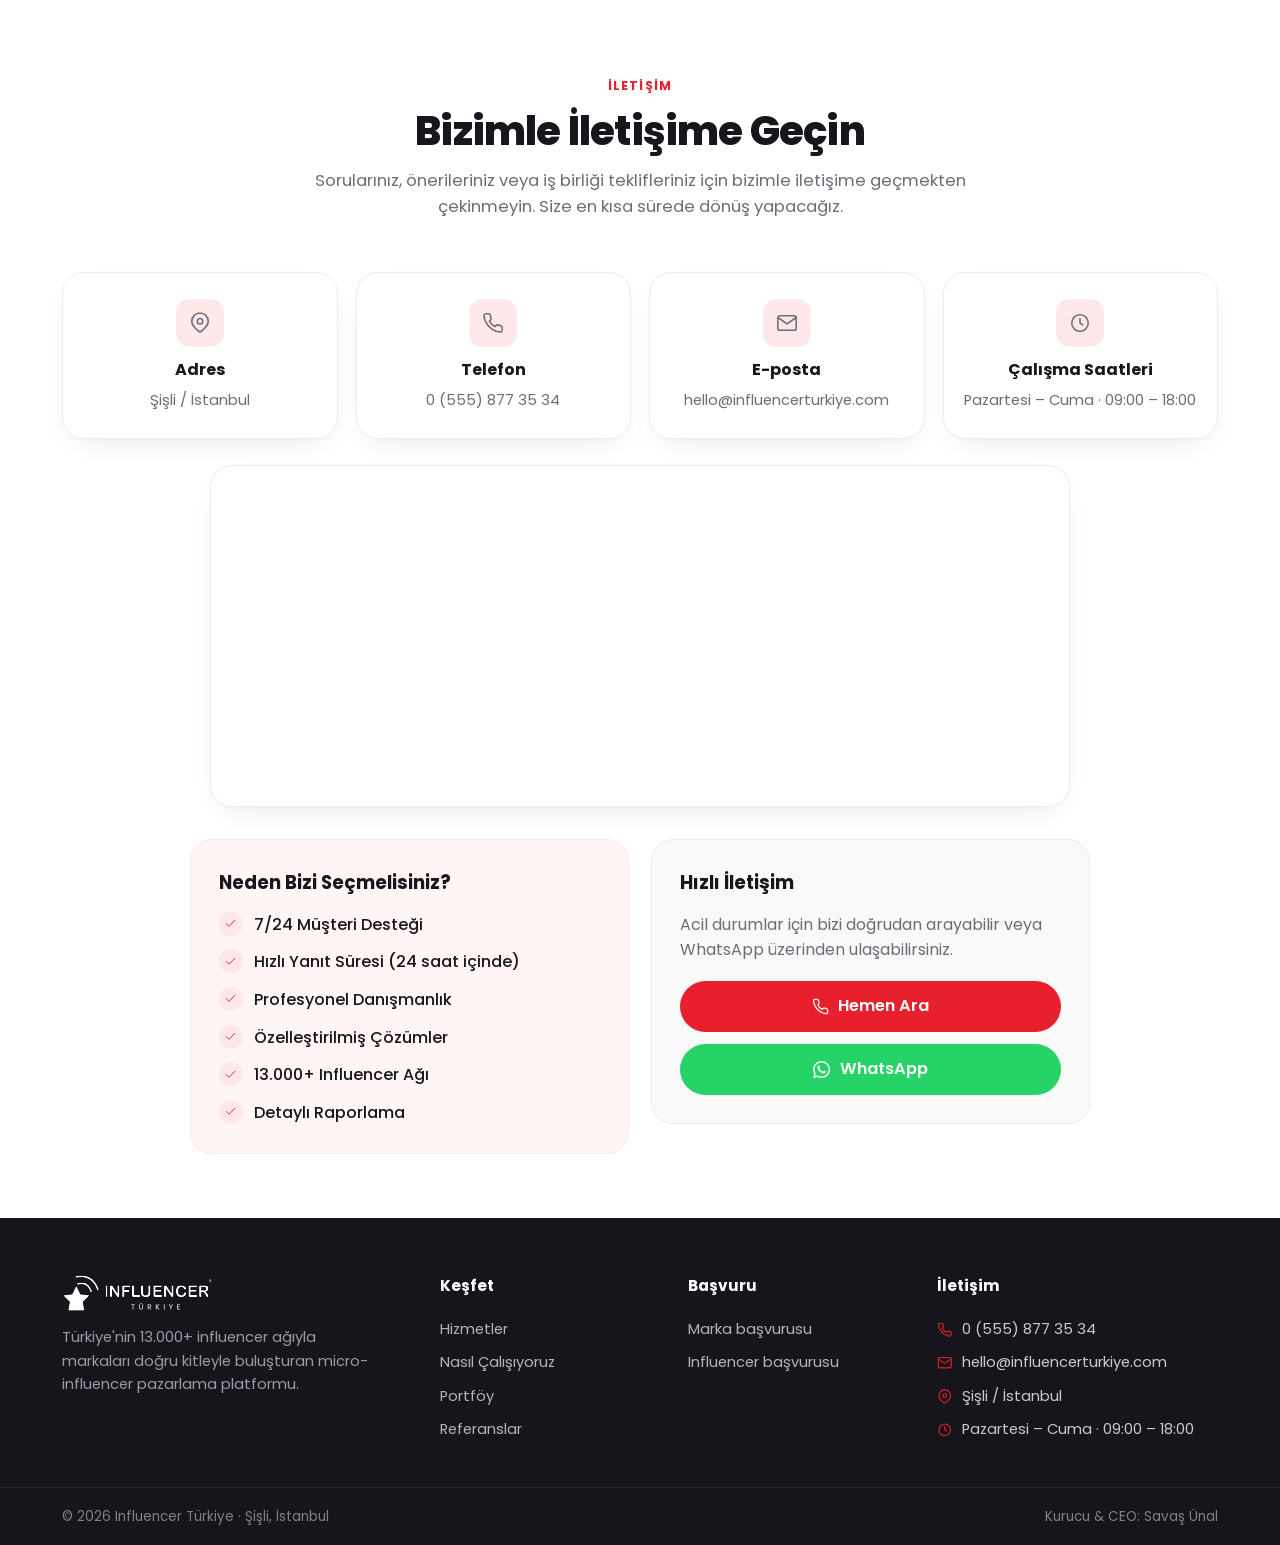
==== commit 90498b7d: "Hero görselleri + logo düzeltildi, kayan şerit yavaşlatıldı+hover durdurma, WhatsApp pulse, temaya u" ====
--- a/index.html
+++ b/index.html
@@ -50,9 +50,9 @@
         </div>
         <div class="hero__media reveal">
           <div class="collage">
-            <figure class="collage__a"><img src="assets/img/inf-01.jpg" alt="" loading="eager" /></figure>
-            <figure class="collage__b"><img src="assets/img/inf-04.jpg" alt="" /></figure>
-            <figure class="collage__c"><img src="assets/img/inf-05.jpg" alt="" /></figure>
+            <figure class="collage__a"><img src="assets/portf/hatipoglugizem.webp" alt="" loading="eager" /></figure>
+            <figure class="collage__b"><img src="assets/portf/sukrankaymak.webp" alt="" /></figure>
+            <figure class="collage__c"><img src="assets/portf/ozlemmekik.webp" alt="" /></figure>
             <div class="collage__badge"><b>13.000+</b><span>Influencer ağı</span></div>
             <div class="collage__chip"><i class="i-verified"></i> Onaylı profiller</div>
           </div>
@@ -156,10 +156,52 @@
         </div>
       </div>
     </section>
+
+    <!-- İLETİŞİM -->
+    <section class="section contact" id="iletisim">
+      <div class="container">
+        <header class="head">
+          <span class="eyebrow">İletişim</span>
+          <h2 class="title">Bizimle İletişime Geçin</h2>
+          <p class="lead">Sorularınız, önerileriniz veya iş birliği teklifleriniz için bizimle iletişime geçmekten çekinmeyin. Size en kısa sürede dönüş yapacağız.</p>
+        </header>
+
+        <div class="contact__info">
+          <div class="ic-card reveal"><span class="ic-card__ic"><i class="i-pin"></i></span><b>Adres</b><span>Şişli / İstanbul</span></div>
+          <div class="ic-card reveal"><span class="ic-card__ic"><i class="i-phone"></i></span><b>Telefon</b><a href="tel:+905558773534">0 (555) 877 35 34</a></div>
+          <div class="ic-card reveal"><span class="ic-card__ic"><i class="i-mail"></i></span><b>E-posta</b><a href="mailto:hello@influencerturkiye.com">hello@influencerturkiye.com</a></div>
+          <div class="ic-card reveal"><span class="ic-card__ic"><i class="i-clock"></i></span><b>Çalışma Saatleri</b><span>Pazartesi – Cuma · 09:00 – 18:00</span></div>
+        </div>
+
+        <div class="contact__map reveal">
+          <iframe title="Harita" src="https://www.google.com/maps?q=%C5%9Ei%C5%9Fli%2C%20%C4%B0stanbul&output=embed" loading="lazy" referrerpolicy="no-referrer-when-downgrade"></iframe>
+        </div>
+
+        <div class="contact__cols">
+          <div class="why reveal">
+            <h3>Neden Bizi Seçmelisiniz?</h3>
+            <ul class="checklist checklist--brand">
+              <li><i class="i-check"></i>7/24 Müşteri Desteği</li>
+              <li><i class="i-check"></i>Hızlı Yanıt Süresi (24 saat içinde)</li>
+              <li><i class="i-check"></i>Profesyonel Danışmanlık</li>
+              <li><i class="i-check"></i>Özelleştirilmiş Çözümler</li>
+              <li><i class="i-check"></i>13.000+ Influencer Ağı</li>
+              <li><i class="i-check"></i>Detaylı Raporlama</li>
+            </ul>
+          </div>
+          <div class="quick reveal">
+            <h3>Hızlı İletişim</h3>
+            <p>Acil durumlar için bizi doğrudan arayabilir veya WhatsApp üzerinden ulaşabilirsiniz.</p>
+            <a href="tel:+905558773534" class="btn btn--lg qc qc--call"><i class="i-phone"></i> Hemen Ara</a>
+            <a href="https://wa.me/905558773534" target="_blank" rel="noopener" class="btn btn--lg qc qc--wa"><i class="i-wa"></i> WhatsApp</a>
+          </div>
+        </div>
+      </div>
+    </section>
   </main>
 
   <!-- FOOTER -->
-  <footer class="footer" id="iletisim">
+  <footer class="footer">
     <div class="container footer__grid">
       <div class="footer__brand">
         <img src="assets/img/logo.svg" alt="Influencer Türkiye" class="footer__logo" />
--- a/assets/css/styles.css
+++ b/assets/css/styles.css
@@ -123,7 +123,8 @@
 
 /* ---- featured (otomatik kayan sonsuz şerit) ---- */
 .feat { overflow: hidden; margin: 0 clamp(36px, 9vw, 150px); -webkit-mask-image: linear-gradient(90deg, transparent 0, #000 4%, #000 96%, transparent 100%); mask-image: linear-gradient(90deg, transparent 0, #000 4%, #000 96%, transparent 100%); }
-.feat__track { display: flex; width: max-content; animation: featmarq 48s linear infinite; }
+.feat__track { display: flex; width: max-content; animation: featmarq 90s linear infinite; }
+.feat:hover .feat__track { animation-play-state: paused; }
 @keyframes featmarq { from { transform: translateX(0); } to { transform: translateX(-50%); } }
 .fcard { cursor: pointer; flex: 0 0 auto; width: 238px; margin-right: 18px; background: #fff; border: 1px solid var(--line); border-radius: var(--r-lg); overflow: hidden; box-shadow: var(--shadow); transition: transform 0.35s var(--ease), box-shadow 0.35s; }
 .fcard:hover { transform: translateY(-6px); box-shadow: var(--shadow-lg); }
@@ -219,9 +220,13 @@
 .footer__bar-in { display: flex; justify-content: space-between; gap: 12px; color: #80808c; font-size: 0.84rem; }
 
 /* ---- whatsapp float ---- */
-.wa { position: fixed; right: 20px; bottom: 20px; z-index: 800; width: 56px; height: 56px; border-radius: 50%; display: grid; place-items: center; background: #25d366; color: #fff; box-shadow: 0 12px 30px -8px rgba(37, 211, 102, 0.6); transition: transform 0.25s var(--ease); }
-.wa:hover { transform: scale(1.08); }
+.wa { position: fixed; right: 20px; bottom: 20px; z-index: 800; width: 56px; height: 56px; border-radius: 50%; display: grid; place-items: center; background: #25d366; color: #fff; box-shadow: 0 12px 30px -8px rgba(37, 211, 102, 0.6); transition: transform 0.25s var(--ease); animation: wabob 3s ease-in-out infinite; }
+.wa::before { content: ""; position: absolute; inset: 0; border-radius: 50%; background: #25d366; z-index: -1; animation: wapulse 2s ease-out infinite; }
+.wa:hover { transform: scale(1.08); animation-play-state: paused; }
 .wa svg { width: 28px; height: 28px; }
+@keyframes wapulse { 0% { transform: scale(1); opacity: .55; } 70% { transform: scale(2); opacity: 0; } 100% { transform: scale(2); opacity: 0; } }
+@keyframes wabob { 0%, 100% { transform: translateY(0); } 50% { transform: translateY(-4px); } }
+@media (prefers-reduced-motion: reduce) { .wa, .wa::before { animation: none; } }
 
 /* ---- reveal ---- */
 .reveal { opacity: 0; transform: translateY(22px); transition: opacity 0.7s var(--ease), transform 0.7s var(--ease); }
@@ -288,3 +293,33 @@
 .fcard__ig { position: absolute; bottom: 12px; right: 12px; z-index: 2; display: inline-flex; align-items: center; justify-content: center; width: 34px; height: 34px; border-radius: 50%; background: rgba(255,255,255,.95); color: var(--brand); box-shadow: 0 6px 16px -6px rgba(0,0,0,.45); transition: transform .2s var(--ease), background .2s, color .2s; }
 .fcard__ig svg { width: 18px; height: 18px; }
 .fcard__ig:hover { background: var(--brand); color: #fff; transform: translateY(-2px) scale(1.06); }
+
+/* ===== İletişim bölümü (bizim eklememiz) ===== */
+.contact__info { display: grid; grid-template-columns: repeat(4, 1fr); gap: 18px; margin-bottom: 26px; }
+.ic-card { display: flex; flex-direction: column; align-items: center; text-align: center; gap: 6px; padding: 26px 18px; background: var(--bg); border: 1px solid var(--line); border-radius: var(--r-lg); box-shadow: var(--shadow); transition: transform .25s var(--ease), box-shadow .25s var(--ease); }
+.ic-card:hover { transform: translateY(-4px); box-shadow: var(--shadow-lg); }
+.ic-card__ic { display: grid; place-items: center; width: 48px; height: 48px; border-radius: 14px; background: var(--brand-soft); color: var(--brand); margin-bottom: 4px; }
+.ic-card__ic svg { width: 22px; height: 22px; }
+.ic-card b { font-weight: 700; color: var(--ink); }
+.ic-card span, .ic-card a { color: var(--muted); font-size: .92rem; word-break: break-word; }
+.ic-card a:hover { color: var(--brand); }
+
+.contact__map { border-radius: var(--r-lg); overflow: hidden; border: 1px solid var(--line); box-shadow: var(--shadow); margin: 0 auto 32px; max-width: 860px; }
+.contact__map iframe { display: block; width: 100%; height: 340px; border: 0; }
+
+.contact__cols { display: grid; grid-template-columns: 1fr 1fr; gap: 22px; max-width: 900px; margin: 0 auto; align-items: start; }
+.why { background: var(--brand-tint); border: 1px solid var(--brand-soft); border-radius: var(--r-lg); padding: 28px; }
+.why h3, .quick h3 { font-size: 1.15rem; font-weight: 700; margin-bottom: 14px; color: var(--ink); }
+.why .checklist { margin: 0; }
+.quick { background: var(--bg-alt); border: 1px solid var(--line); border-radius: var(--r-lg); padding: 28px; }
+.quick p { color: var(--muted); margin-bottom: 18px; }
+.qc { width: 100%; margin-bottom: 12px; color: #fff; }
+.qc:last-child { margin-bottom: 0; }
+.qc--call { background: var(--brand); }
+.qc--call:hover { background: var(--brand-dark); transform: translateY(-2px); box-shadow: var(--shadow); }
+.qc--wa { background: #25d366; }
+.qc--wa:hover { background: #1eb857; transform: translateY(-2px); box-shadow: var(--shadow); }
+.qc svg { width: 18px; height: 18px; }
+
+@media (max-width: 860px) { .contact__info { grid-template-columns: 1fr 1fr; } .contact__cols { grid-template-columns: 1fr; } }
+@media (max-width: 480px) { .contact__info { grid-template-columns: 1fr; } }
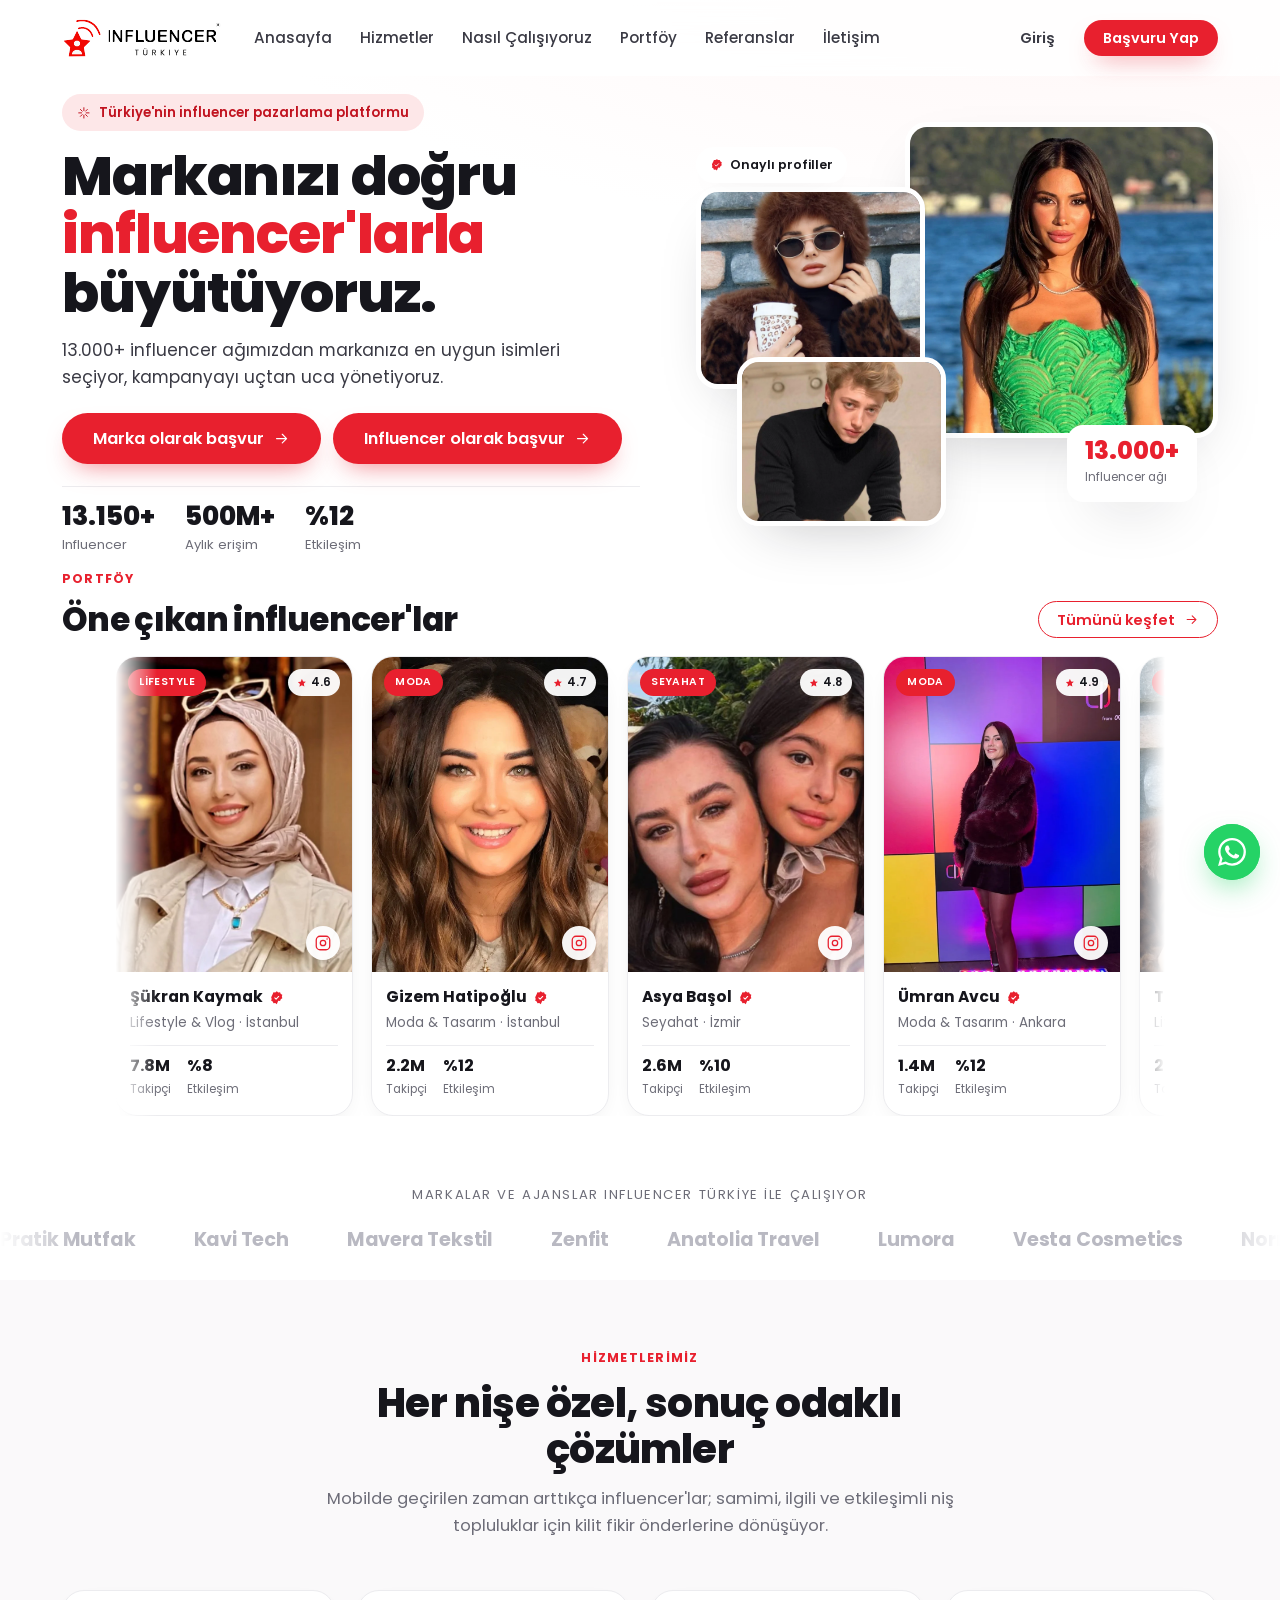
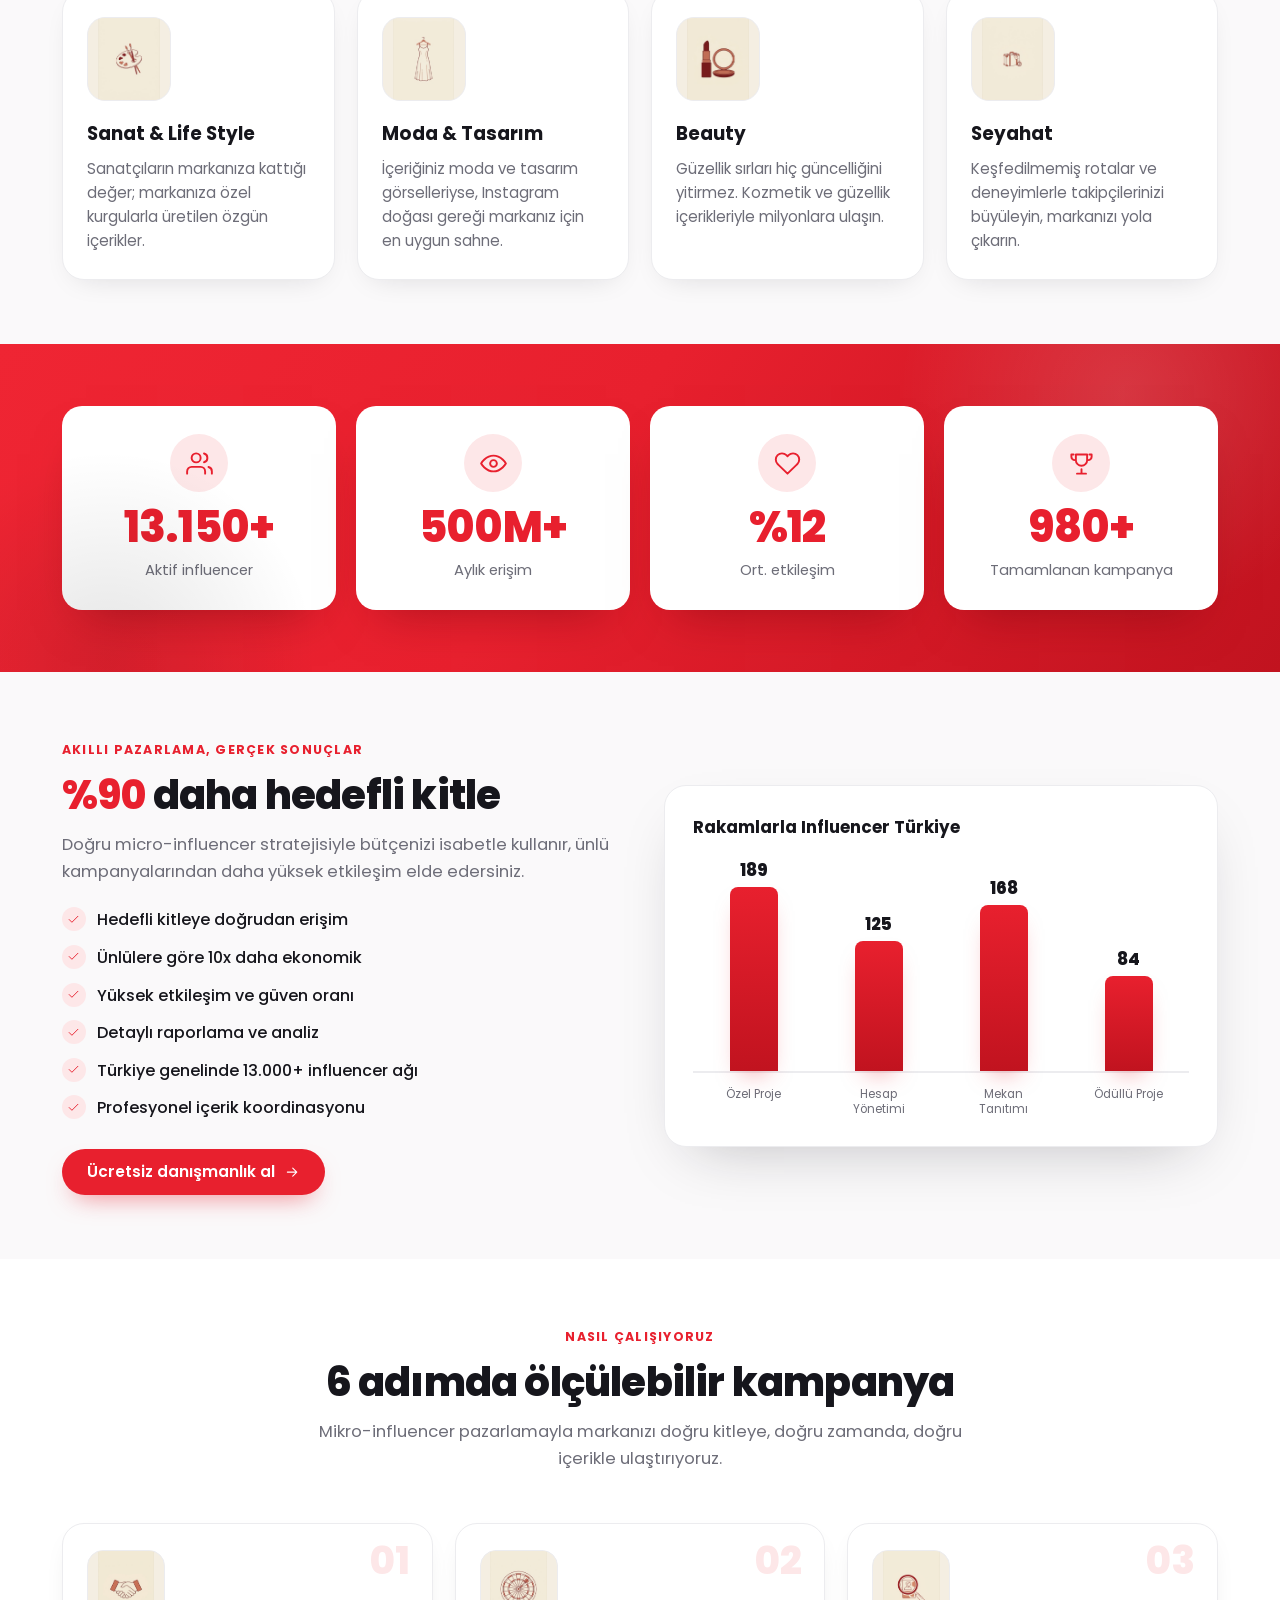
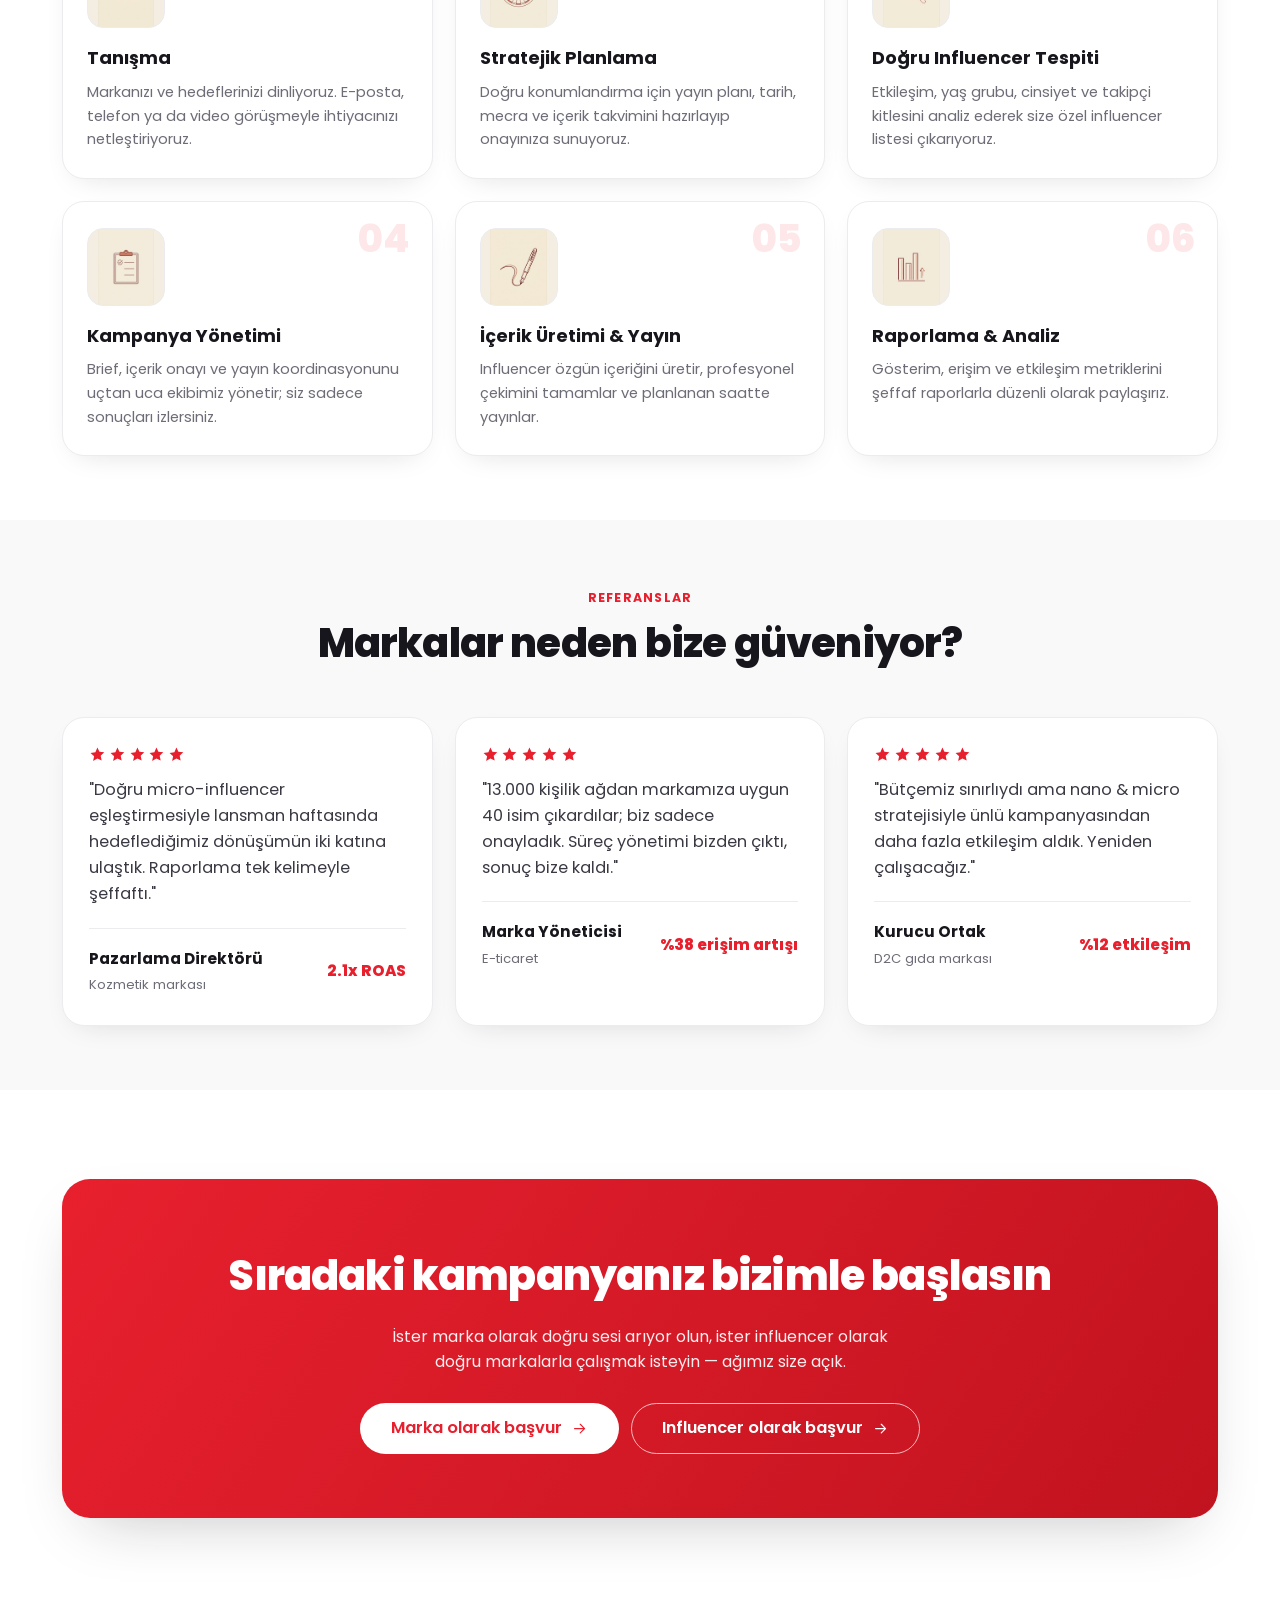
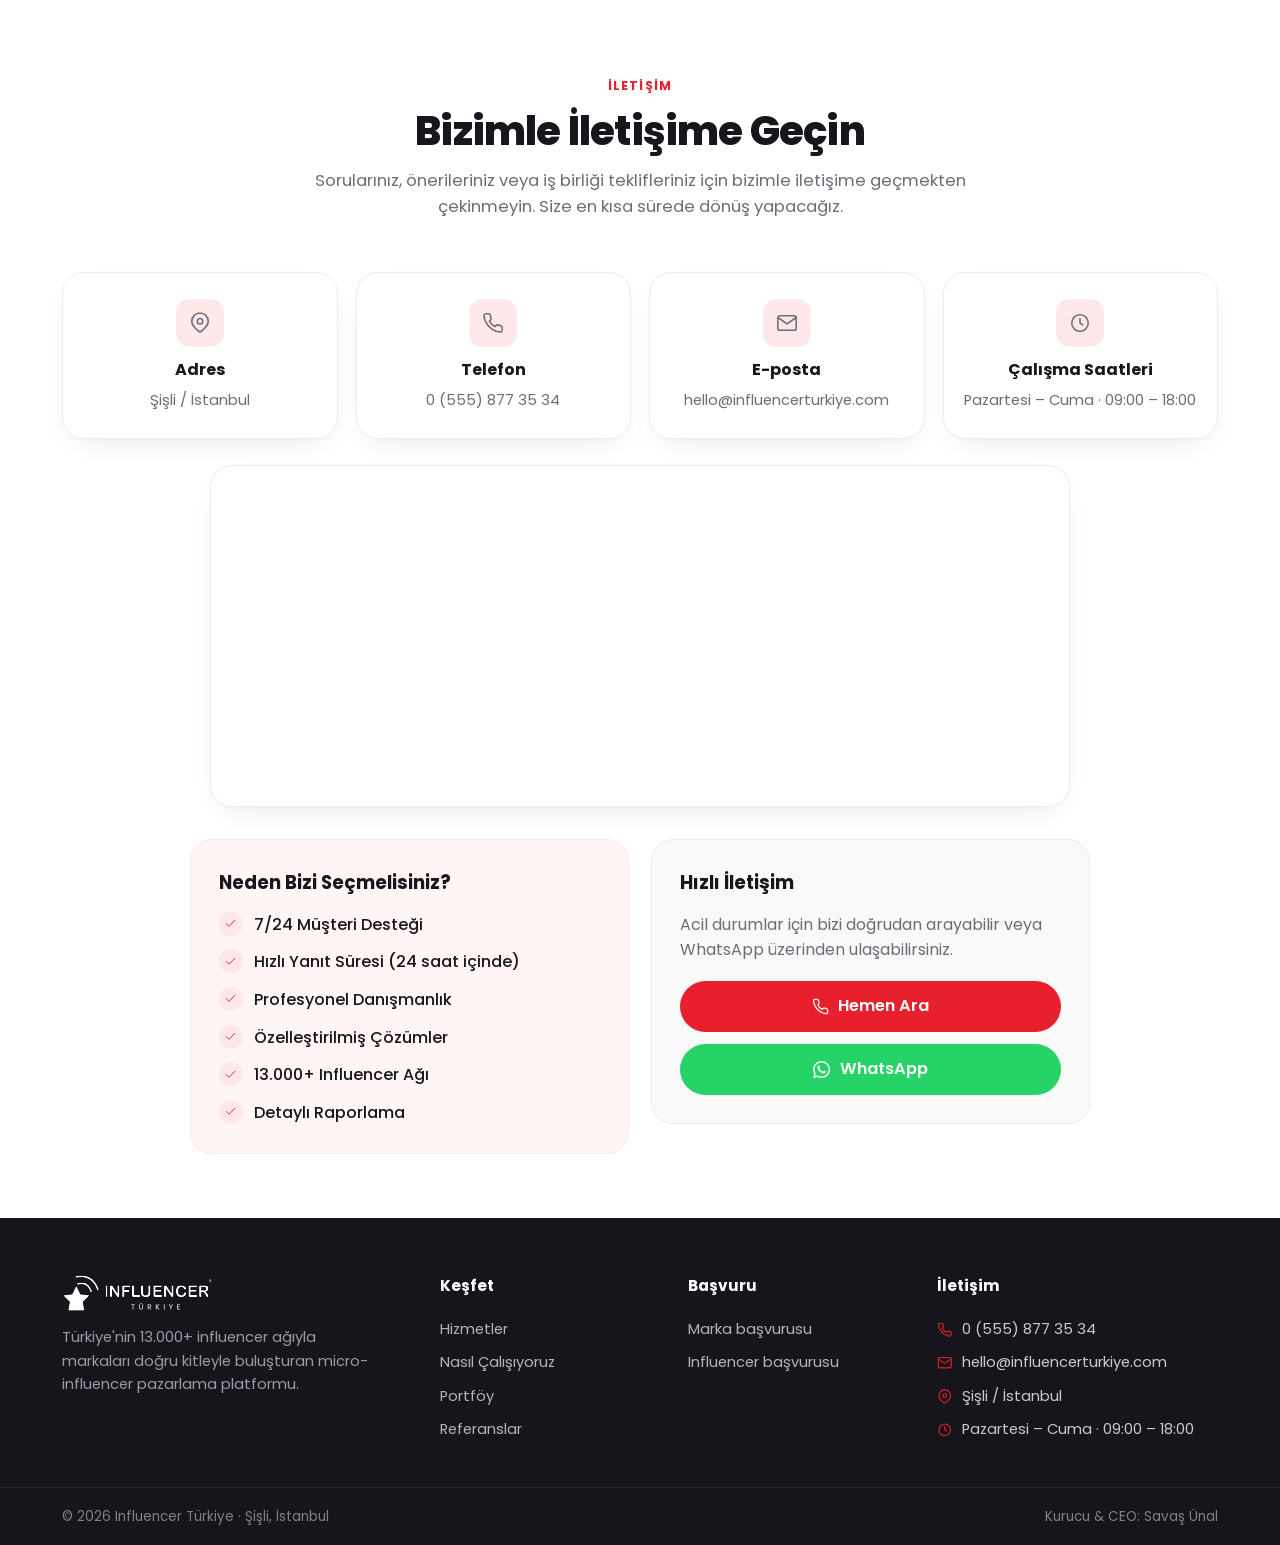
==== commit 4b5334f1: "Tümünü keşfet grid modal, modal açıkken şerit durur, hero foto seçimi, çalışan başvuru formları (For" ====
--- a/index.html
+++ b/index.html
@@ -27,8 +27,8 @@
         <a href="#iletisim">İletişim</a>
       </nav>
       <div class="nav__cta">
-        <a href="marka-basvuru.html" class="btn btn--ghost btn--sm">Giriş</a>
-        <a href="marka-basvuru.html" class="btn btn--primary btn--sm">Başvuru Yap</a>
+        <a href="basvuru.html" class="btn btn--ghost btn--sm">Giriş</a>
+        <a href="basvuru.html" class="btn btn--primary btn--sm">Başvuru Yap</a>
       </div>
       <button class="nav__burger" id="burger" aria-label="Menü"><i class="i-menu"></i></button>
     </div>
@@ -43,16 +43,16 @@
           <h1 class="hero__title">Markanızı doğru <span>influencer'larla</span> büyütüyoruz.</h1>
           <p class="hero__sub">13.000+ influencer ağımızdan markanıza en uygun isimleri seçiyor, kampanyayı uçtan uca yönetiyoruz.</p>
           <div class="hero__cta">
-            <a href="marka-basvuru.html" class="btn btn--primary btn--lg">Marka olarak başvur <i class="i-arrow"></i></a>
-            <a href="influencer-basvuru.html" class="btn btn--primary btn--lg">Influencer olarak başvur <i class="i-arrow"></i></a>
+            <a href="basvuru.html?tip=marka" class="btn btn--primary btn--lg">Marka olarak başvur <i class="i-arrow"></i></a>
+            <a href="basvuru.html?tip=influencer" class="btn btn--primary btn--lg">Influencer olarak başvur <i class="i-arrow"></i></a>
           </div>
           <ul class="hero__trust" id="heroTrust"></ul>
         </div>
         <div class="hero__media reveal">
           <div class="collage">
-            <figure class="collage__a"><img src="assets/portf/hatipoglugizem.webp" alt="" loading="eager" /></figure>
-            <figure class="collage__b"><img src="assets/portf/sukrankaymak.webp" alt="" /></figure>
-            <figure class="collage__c"><img src="assets/portf/ozlemmekik.webp" alt="" /></figure>
+            <figure class="collage__a"><img src="assets/portf/zey_zor.webp" alt="" loading="eager" /></figure>
+            <figure class="collage__b"><img src="assets/portf/bagtubaa.webp" alt="" /></figure>
+            <figure class="collage__c"><img src="assets/portf/omer_olgun.webp" alt="" /></figure>
             <div class="collage__badge"><b>13.000+</b><span>Influencer ağı</span></div>
             <div class="collage__chip"><i class="i-verified"></i> Onaylı profiller</div>
           </div>
@@ -68,7 +68,7 @@
             <span class="eyebrow">Portföy</span>
             <h2 class="title">Öne çıkan influencer'lar</h2>
           </div>
-          <a href="marka-basvuru.html" class="btn btn--outline btn--sm">Tümünü keşfet <i class="i-arrow"></i></a>
+          <button type="button" id="allBtn" class="btn btn--outline btn--sm">Tümünü keşfet <i class="i-arrow"></i></button>
         </header>
       </div>
       <div class="feat"><div class="feat__track" id="featGrid"></div></div>
@@ -110,7 +110,7 @@
             <h2 class="title"><span class="hl">%90</span> daha hedefli kitle</h2>
             <p class="lead">Doğru micro-influencer stratejisiyle bütçenizi isabetle kullanır, ünlü kampanyalarından daha yüksek etkileşim elde edersiniz.</p>
             <ul class="checklist" id="benefitList"></ul>
-            <a href="marka-basvuru.html" class="btn btn--primary">Ücretsiz danışmanlık al <i class="i-arrow"></i></a>
+            <a href="basvuru.html?tip=marka" class="btn btn--primary">Ücretsiz danışmanlık al <i class="i-arrow"></i></a>
           </div>
           <div class="split__panel reveal">
             <div class="panel-head">Rakamlarla Influencer Türkiye</div>
@@ -150,8 +150,8 @@
           <h2 class="cta__title">Sıradaki kampanyanız bizimle başlasın</h2>
           <p class="cta__sub">İster marka olarak doğru sesi arıyor olun, ister influencer olarak doğru markalarla çalışmak isteyin — ağımız size açık.</p>
           <div class="cta__btns">
-            <a href="marka-basvuru.html" class="btn btn--light btn--lg">Marka olarak başvur <i class="i-arrow"></i></a>
-            <a href="influencer-basvuru.html" class="btn btn--outline btn--lg">Influencer olarak başvur <i class="i-arrow"></i></a>
+            <a href="basvuru.html?tip=marka" class="btn btn--light btn--lg">Marka olarak başvur <i class="i-arrow"></i></a>
+            <a href="basvuru.html?tip=influencer" class="btn btn--outline btn--lg">Influencer olarak başvur <i class="i-arrow"></i></a>
           </div>
         </div>
       </div>
@@ -216,8 +216,8 @@
       </div>
       <div class="footer__col">
         <h4>Başvuru</h4>
-        <a href="marka-basvuru.html">Marka başvurusu</a>
-        <a href="influencer-basvuru.html">Influencer başvurusu</a>
+        <a href="basvuru.html?tip=marka">Marka başvurusu</a>
+        <a href="basvuru.html?tip=influencer">Influencer başvurusu</a>
       </div>
       <div class="footer__col footer__contact" id="footContact"></div>
     </div>
@@ -233,6 +233,5 @@
 
   <script src="assets/js/data.js" defer></script>
   <script src="assets/js/app.js" defer></script>
-  <script src="assets/js/lock.js" defer></script>
 </body>
 </html>
--- a/assets/css/styles.css
+++ b/assets/css/styles.css
@@ -323,3 +323,73 @@
 
 @media (max-width: 860px) { .contact__info { grid-template-columns: 1fr 1fr; } .contact__cols { grid-template-columns: 1fr; } }
 @media (max-width: 480px) { .contact__info { grid-template-columns: 1fr; } }
+
+/* ===== Modal açıkken kayan şerit dursun ===== */
+.modal-open .feat__track { animation-play-state: paused !important; }
+
+/* ===== "Tümünü keşfet" — tüm influencer grid modalı ===== */
+.modal__panel--all { width: min(1120px, 96vw); max-height: 92vh; overflow-y: auto; }
+.allm__title { font-size: 1.3rem; font-weight: 800; margin: 2px 0 18px; }
+.allm__grid { display: grid; grid-template-columns: repeat(auto-fill, minmax(190px, 1fr)); gap: 16px; }
+.allm__grid .fcard { width: auto; margin-right: 0; }
+
+/* ===== Başvuru sayfası ===== */
+.apply-page { padding: calc(var(--nav-h) + 30px) 0 70px; background: var(--bg-alt); min-height: 100vh; }
+.apply-wrap { max-width: 760px; }
+.apply-tabs { display: flex; gap: 8px; background: #fff; border: 1px solid var(--line); border-radius: 100px; padding: 6px; margin-bottom: 24px; box-shadow: var(--shadow); }
+.apply-tab { flex: 1; display: inline-flex; align-items: center; justify-content: center; gap: 8px; border: 0; background: transparent; font-family: var(--ff); font-weight: 600; font-size: 0.98rem; color: var(--muted); padding: 12px 16px; border-radius: 100px; cursor: pointer; transition: .2s var(--ease); }
+.apply-tab.is-active { background: linear-gradient(90deg, #ff4d6d, var(--brand)); color: #fff; box-shadow: 0 10px 24px -12px rgba(232,32,46,.7); }
+.apply-tab svg { width: 1.05em; height: 1.05em; }
+.apply-head { display: flex; align-items: center; gap: 14px; margin-bottom: 20px; }
+.apply-head__ic { display: grid; place-items: center; width: 52px; height: 52px; border-radius: 16px; background: linear-gradient(135deg, #ff4d6d, var(--brand)); color: #fff; flex: none; }
+.apply-head__ic svg { width: 24px; height: 24px; }
+.apply-head h1 { font-size: 1.5rem; font-weight: 800; line-height: 1.1; }
+.apply-head p { color: var(--muted); font-size: .95rem; margin-top: 2px; }
+.form-card { background: #fff; border: 1px solid var(--line); border-radius: var(--r-lg); padding: 24px; margin-bottom: 18px; box-shadow: var(--shadow); }
+.form-card__title { display: flex; align-items: center; gap: 10px; font-size: 1.1rem; font-weight: 700; margin-bottom: 16px; }
+.fc-ic { display: grid; place-items: center; width: 34px; height: 34px; border-radius: 10px; background: var(--brand-soft); color: var(--brand); flex: none; }
+.fc-ic svg { width: 18px; height: 18px; }
+.form-card__hint { color: var(--muted); font-size: .86rem; margin: -8px 0 14px; }
+.field { margin-bottom: 15px; }
+.field:last-child { margin-bottom: 0; }
+.field label { display: flex; align-items: center; gap: 6px; font-size: .88rem; font-weight: 600; color: var(--ink-2); margin-bottom: 7px; }
+.field label em { color: var(--brand); font-style: normal; }
+.field label svg { width: 1em; height: 1em; color: var(--brand); }
+.field input, .field select, .field textarea { width: 100%; font-family: var(--ff); font-size: .96rem; color: var(--ink); background: #fff; border: 1.5px solid var(--line); border-radius: var(--r); padding: 12px 14px; transition: border-color .2s, box-shadow .2s; }
+.field textarea { min-height: 92px; resize: vertical; }
+.field input:focus, .field select:focus, .field textarea:focus { outline: none; border-color: var(--brand); box-shadow: 0 0 0 3px var(--brand-soft); }
+.field input::placeholder, .field textarea::placeholder { color: #b3b3bb; }
+.form-row { display: grid; grid-template-columns: 1fr 1fr; gap: 14px; margin-bottom: 15px; }
+.form-row .field { margin-bottom: 0; }
+.kvkk-box { display: flex; align-items: flex-start; gap: 11px; background: var(--brand-tint); border: 1px solid var(--brand-soft); border-radius: var(--r); padding: 15px 16px; margin: 4px 0 18px; font-size: .92rem; color: var(--ink-2); }
+.kvkk-box input { margin-top: 3px; width: 17px; height: 17px; accent-color: var(--brand); flex: none; }
+.kvkk-box a { color: var(--brand); font-weight: 600; text-decoration: underline; }
+.apply-submit { width: 100%; }
+.apply-error { background: #fff0f1; border: 1px solid #ffd0d4; color: #c1131f; border-radius: var(--r); padding: 12px 15px; margin-bottom: 16px; font-size: .92rem; font-weight: 500; }
+.apply-success { text-align: center; background: #fff; border: 1px solid var(--line); border-radius: var(--r-lg); padding: 48px 28px; box-shadow: var(--shadow); }
+.apply-success__ic { width: 68px; height: 68px; margin: 0 auto 18px; border-radius: 50%; display: grid; place-items: center; background: #10b981; color: #fff; }
+.apply-success__ic svg { width: 34px; height: 34px; }
+.apply-success h1 { font-size: 1.6rem; font-weight: 800; margin-bottom: 10px; }
+.apply-success p { color: var(--muted); margin-bottom: 22px; }
+@media (max-width: 560px) { .form-row { grid-template-columns: 1fr; } }
+
+/* ===== KVKK / yasal sayfa ===== */
+.legal-page { padding: calc(var(--nav-h) + 30px) 0 70px; }
+.legal { max-width: 860px; }
+.legal__back { display: inline-flex; align-items: center; gap: 6px; color: var(--muted); font-weight: 500; font-size: .92rem; margin-bottom: 22px; }
+.legal__back:hover { color: var(--brand); }
+.legal__head { display: flex; align-items: center; gap: 14px; margin-bottom: 8px; }
+.legal__ic { display: grid; place-items: center; width: 52px; height: 52px; border-radius: 16px; background: var(--brand-soft); color: var(--brand); flex: none; }
+.legal__ic svg { width: 26px; height: 26px; }
+.legal__head h1 { font-size: 1.9rem; font-weight: 800; line-height: 1.1; }
+.legal__head p { color: var(--muted); font-size: .95rem; }
+.legal__body { margin-top: 22px; background: #fff; border: 1px solid var(--line); border-radius: var(--r-lg); padding: 30px clamp(20px,4vw,40px); box-shadow: var(--shadow); }
+.legal__body h2 { font-size: 1.15rem; font-weight: 700; margin: 26px 0 10px; }
+.legal__body p { color: var(--ink-2); margin-bottom: 12px; line-height: 1.75; }
+.legal__body ul { margin: 0 0 12px; padding-left: 22px; color: var(--ink-2); }
+.legal__body li { margin-bottom: 8px; line-height: 1.7; }
+.legal__body a { color: var(--brand); text-decoration: underline; }
+.legal__contact { margin-top: 22px; background: var(--brand-tint); border: 1px solid var(--brand-soft); border-radius: var(--r-lg); padding: 22px 26px; }
+.legal__contact h3 { font-weight: 700; margin-bottom: 10px; }
+.legal__contact p { margin-bottom: 4px; color: var(--ink-2); }
+.legal__contact a { color: var(--brand); }
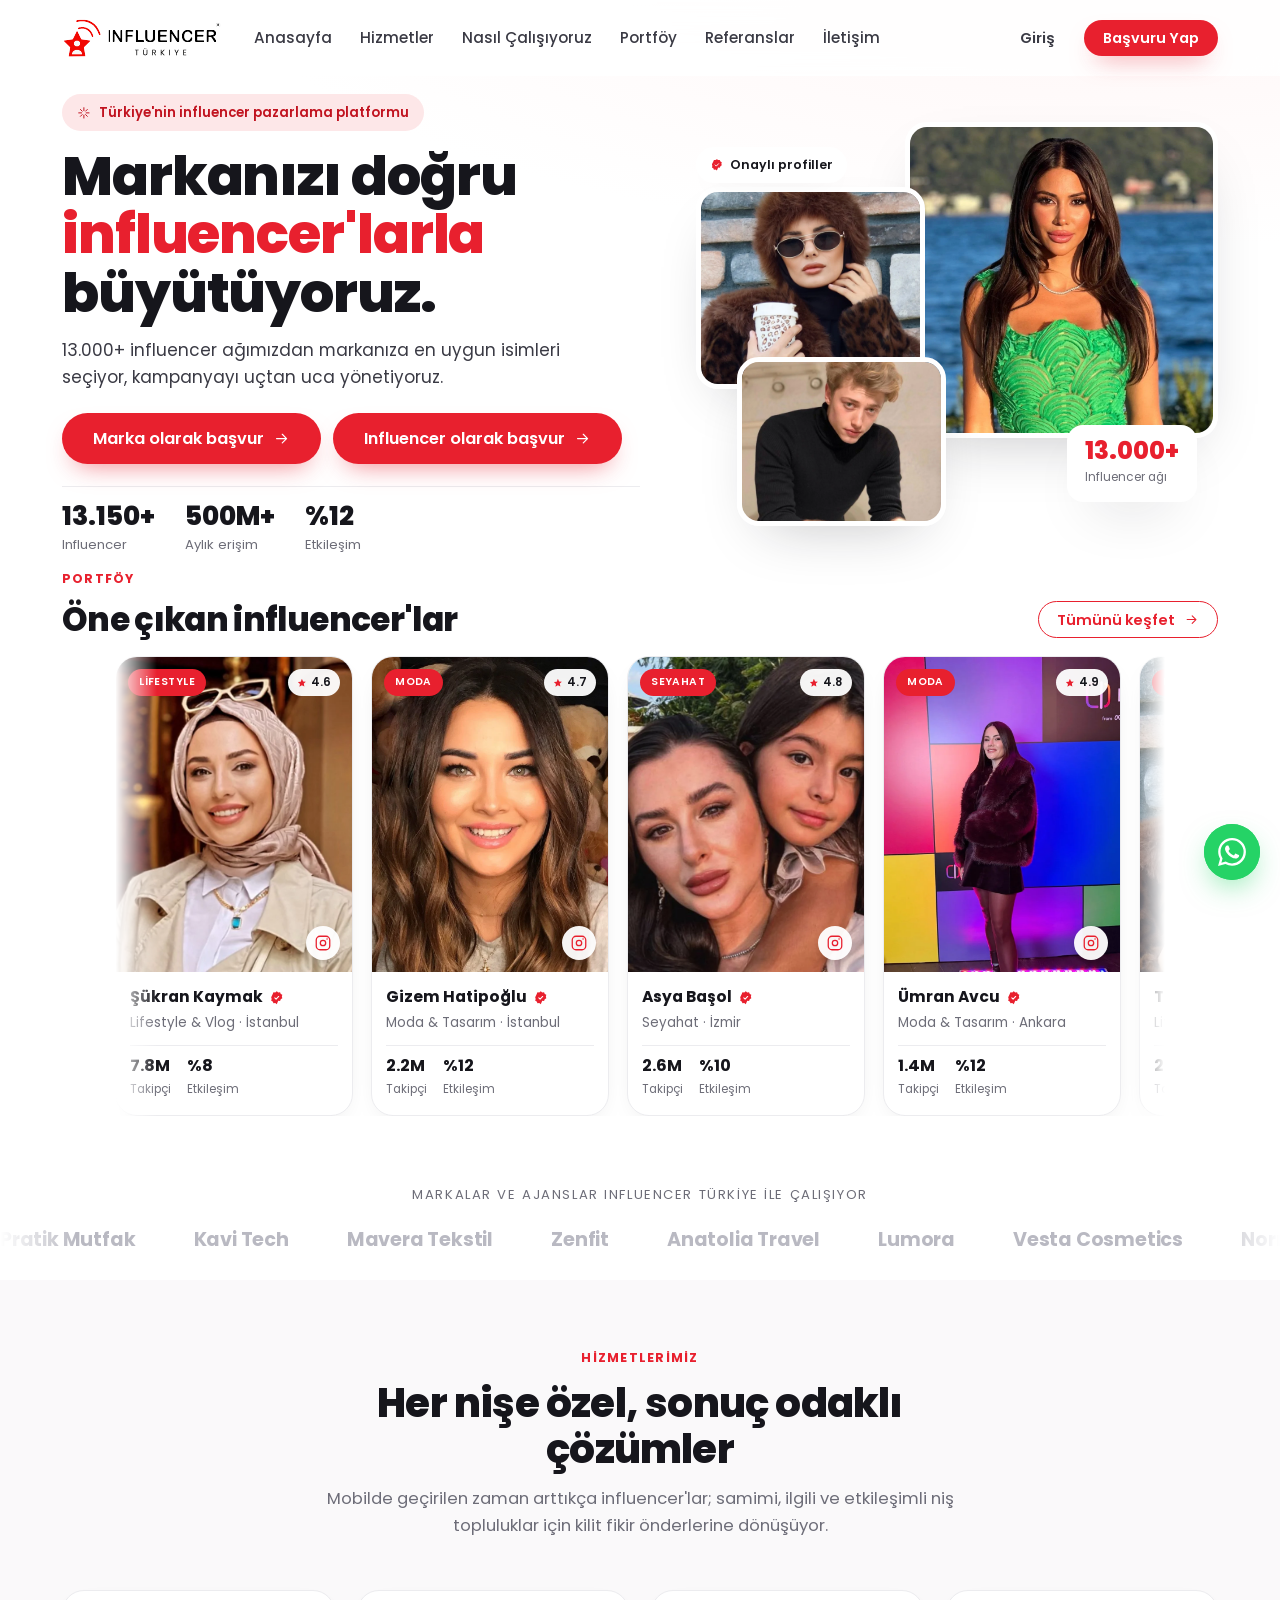
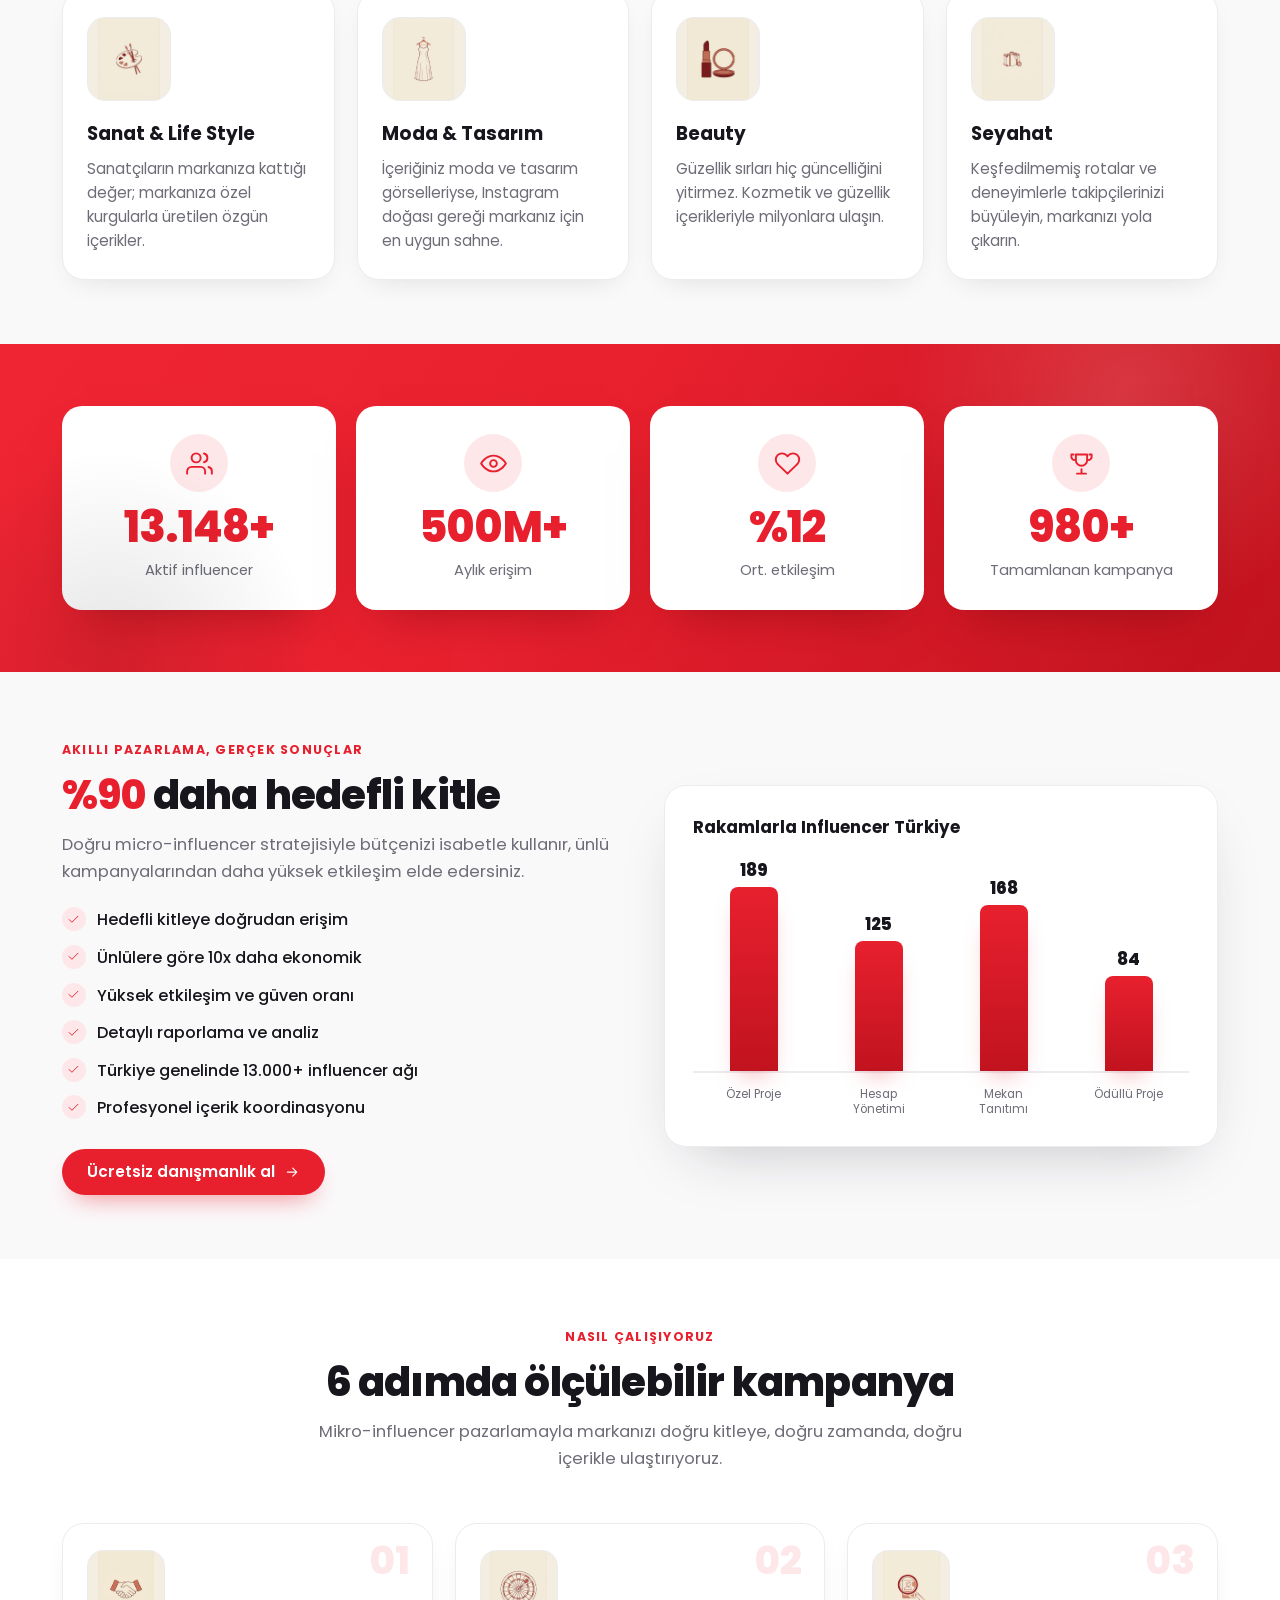
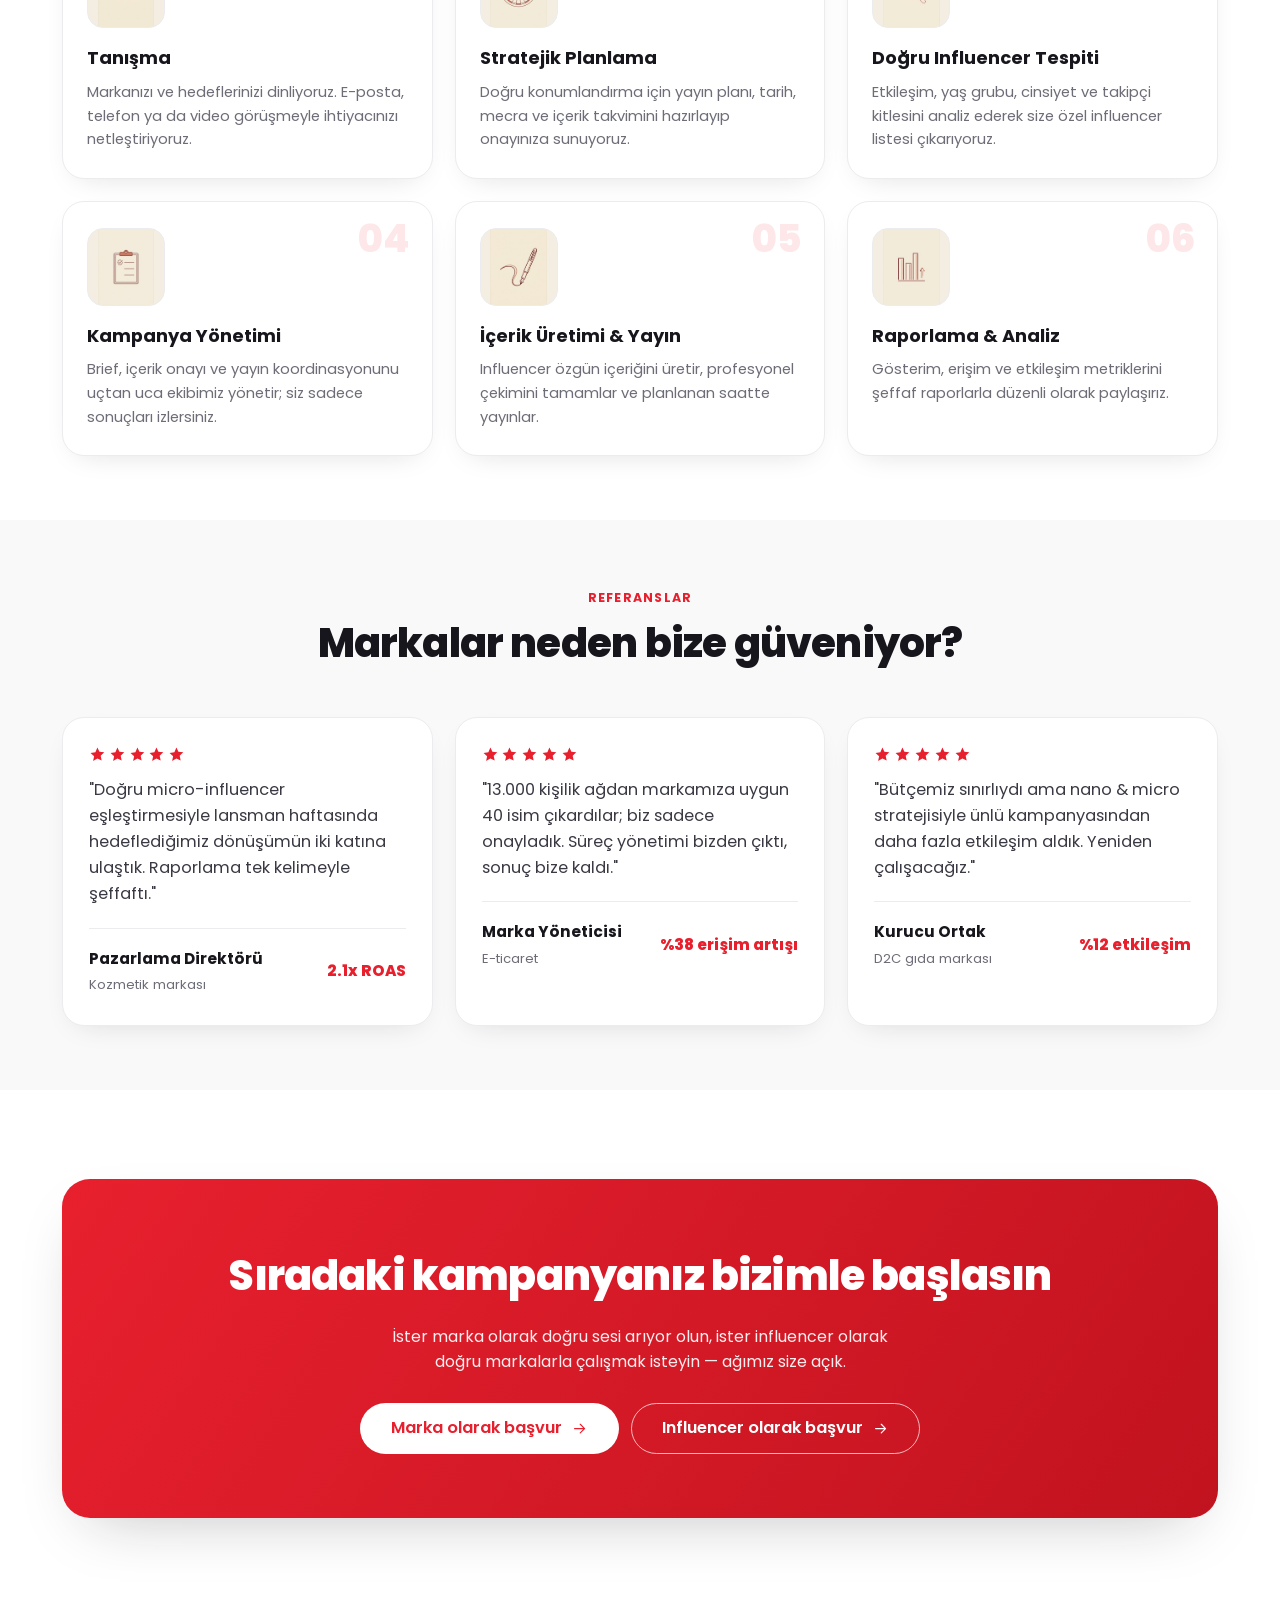
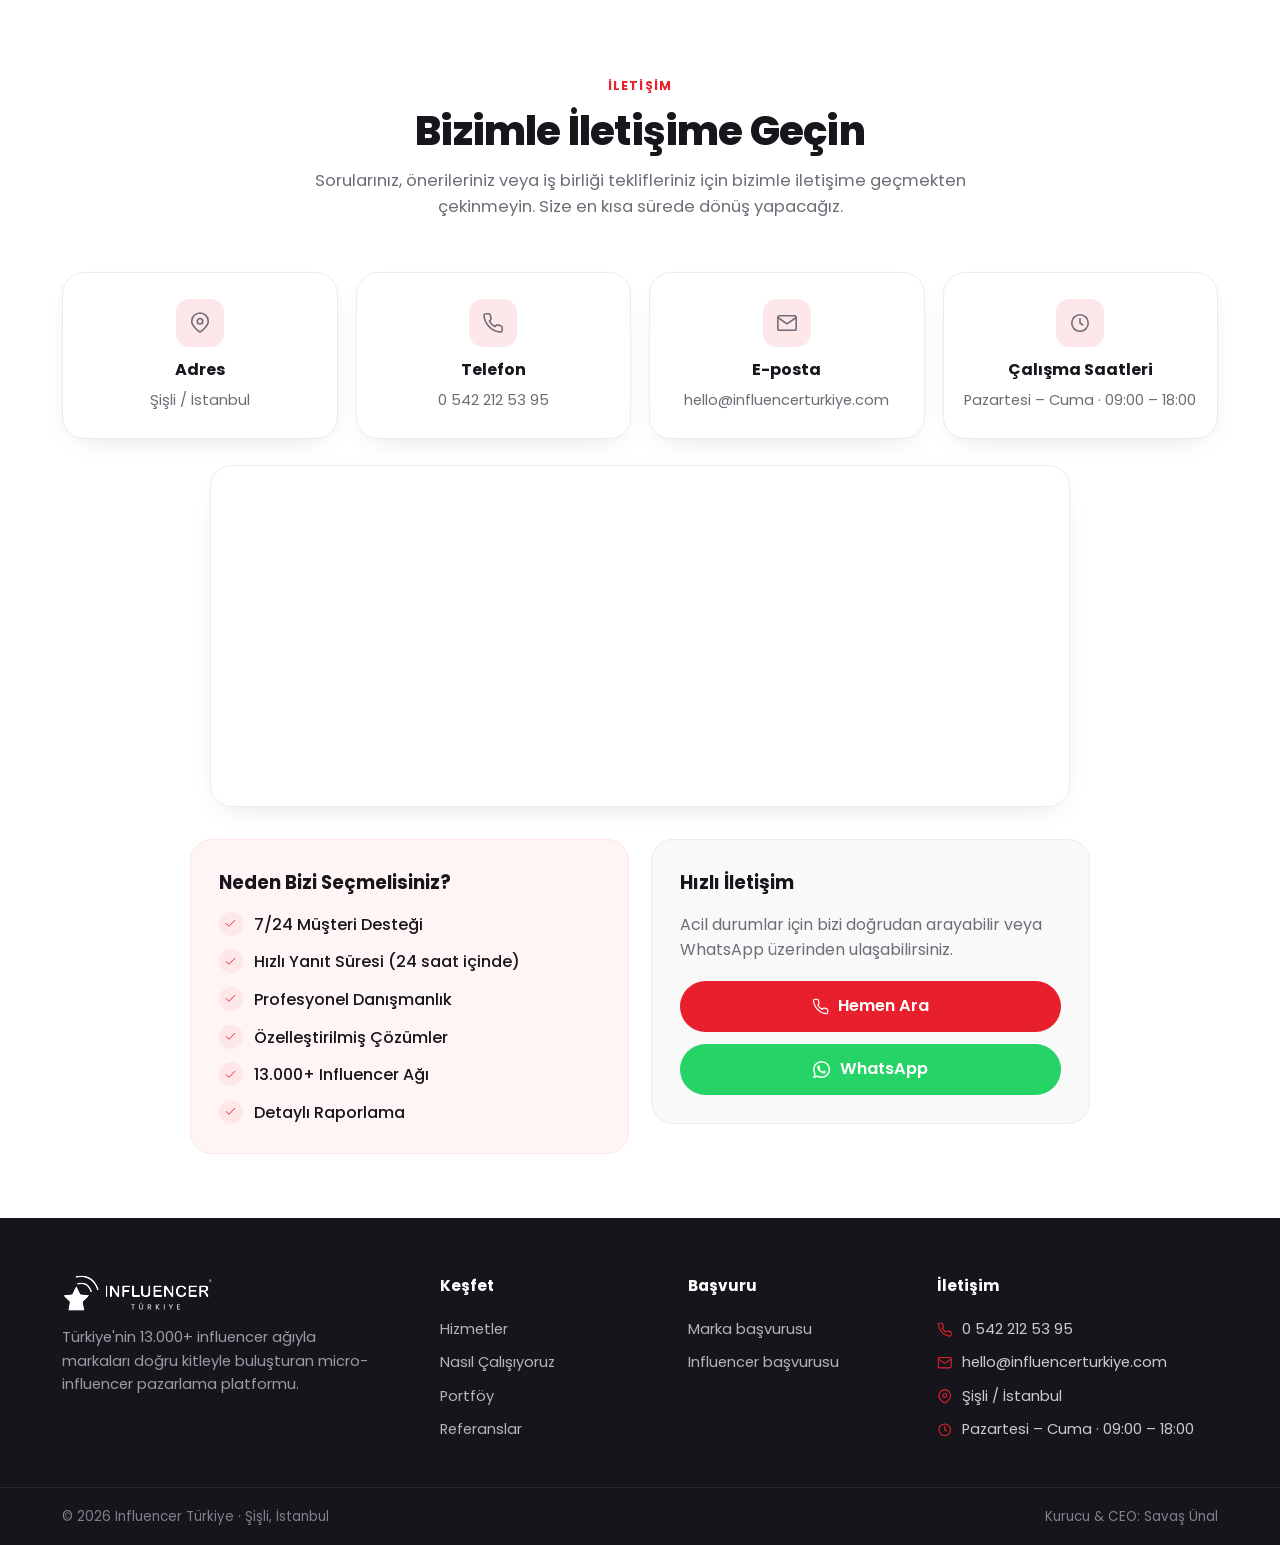
==== commit 8db3ba8f: "Telefon/WhatsApp numarasini placeholder'dan gercek numaraya guncelle" ====
--- a/index.html
+++ b/index.html
@@ -168,7 +168,7 @@
 
         <div class="contact__info">
           <div class="ic-card reveal"><span class="ic-card__ic"><i class="i-pin"></i></span><b>Adres</b><span>Şişli / İstanbul</span></div>
-          <div class="ic-card reveal"><span class="ic-card__ic"><i class="i-phone"></i></span><b>Telefon</b><a href="tel:+905558773534">0 (555) 877 35 34</a></div>
+          <div class="ic-card reveal"><span class="ic-card__ic"><i class="i-phone"></i></span><b>Telefon</b><a href="tel:+905422125395">0 542 212 53 95</a></div>
           <div class="ic-card reveal"><span class="ic-card__ic"><i class="i-mail"></i></span><b>E-posta</b><a href="mailto:hello@influencerturkiye.com">hello@influencerturkiye.com</a></div>
           <div class="ic-card reveal"><span class="ic-card__ic"><i class="i-clock"></i></span><b>Çalışma Saatleri</b><span>Pazartesi – Cuma · 09:00 – 18:00</span></div>
         </div>
@@ -192,8 +192,8 @@
           <div class="quick reveal">
             <h3>Hızlı İletişim</h3>
             <p>Acil durumlar için bizi doğrudan arayabilir veya WhatsApp üzerinden ulaşabilirsiniz.</p>
-            <a href="tel:+905558773534" class="btn btn--lg qc qc--call"><i class="i-phone"></i> Hemen Ara</a>
-            <a href="https://wa.me/905558773534" target="_blank" rel="noopener" class="btn btn--lg qc qc--wa"><i class="i-wa"></i> WhatsApp</a>
+            <a href="tel:+905422125395" class="btn btn--lg qc qc--call"><i class="i-phone"></i> Hemen Ara</a>
+            <a href="https://wa.me/905422125395" target="_blank" rel="noopener" class="btn btn--lg qc qc--wa"><i class="i-wa"></i> WhatsApp</a>
           </div>
         </div>
       </div>
--- a/assets/css/styles.css
+++ b/assets/css/styles.css
@@ -123,7 +123,7 @@
 
 /* ---- featured (otomatik kayan sonsuz şerit) ---- */
 .feat { overflow: hidden; margin: 0 clamp(36px, 9vw, 150px); -webkit-mask-image: linear-gradient(90deg, transparent 0, #000 4%, #000 96%, transparent 100%); mask-image: linear-gradient(90deg, transparent 0, #000 4%, #000 96%, transparent 100%); }
-.feat__track { display: flex; width: max-content; animation: featmarq 90s linear infinite; }
+.feat__track { display: flex; width: max-content; animation: featmarq 180s linear infinite; }
 .feat:hover .feat__track { animation-play-state: paused; }
 @keyframes featmarq { from { transform: translateX(0); } to { transform: translateX(-50%); } }
 .fcard { cursor: pointer; flex: 0 0 auto; width: 238px; margin-right: 18px; background: #fff; border: 1px solid var(--line); border-radius: var(--r-lg); overflow: hidden; box-shadow: var(--shadow); transition: transform 0.35s var(--ease), box-shadow 0.35s; }
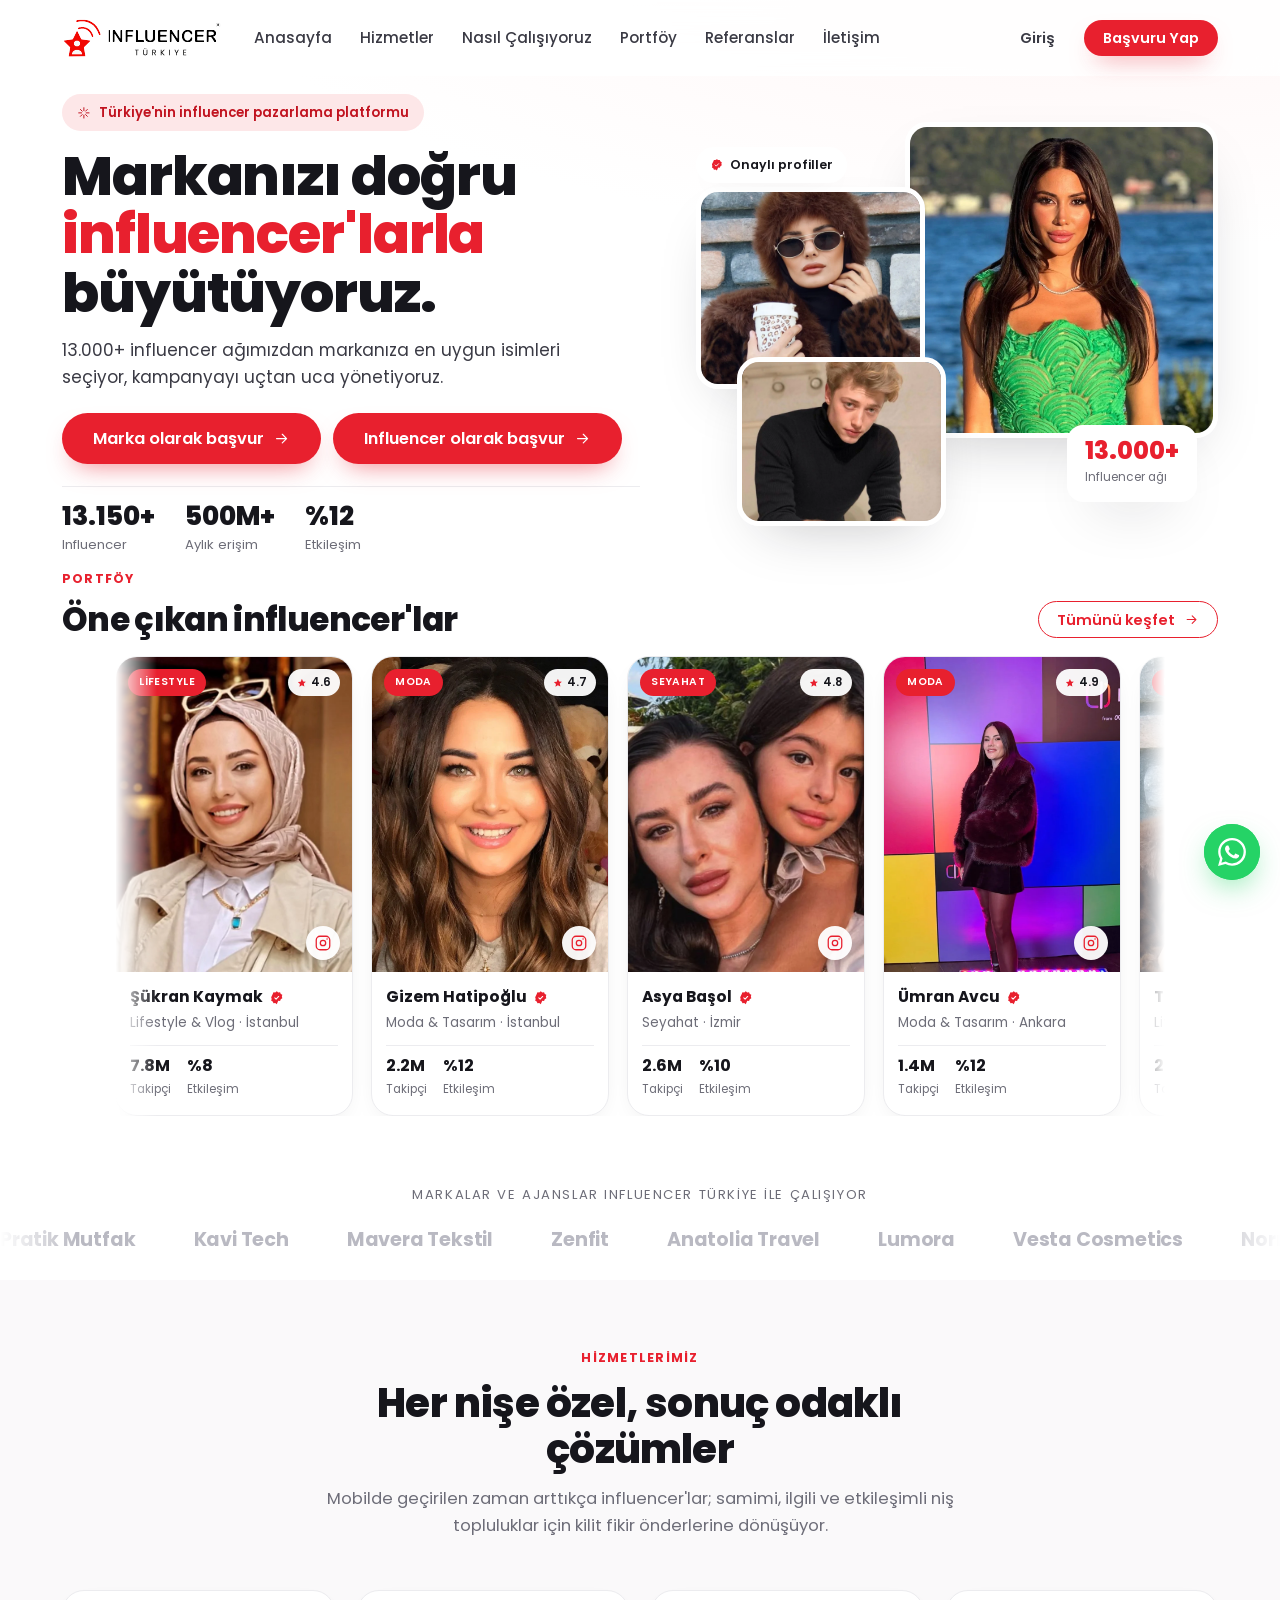
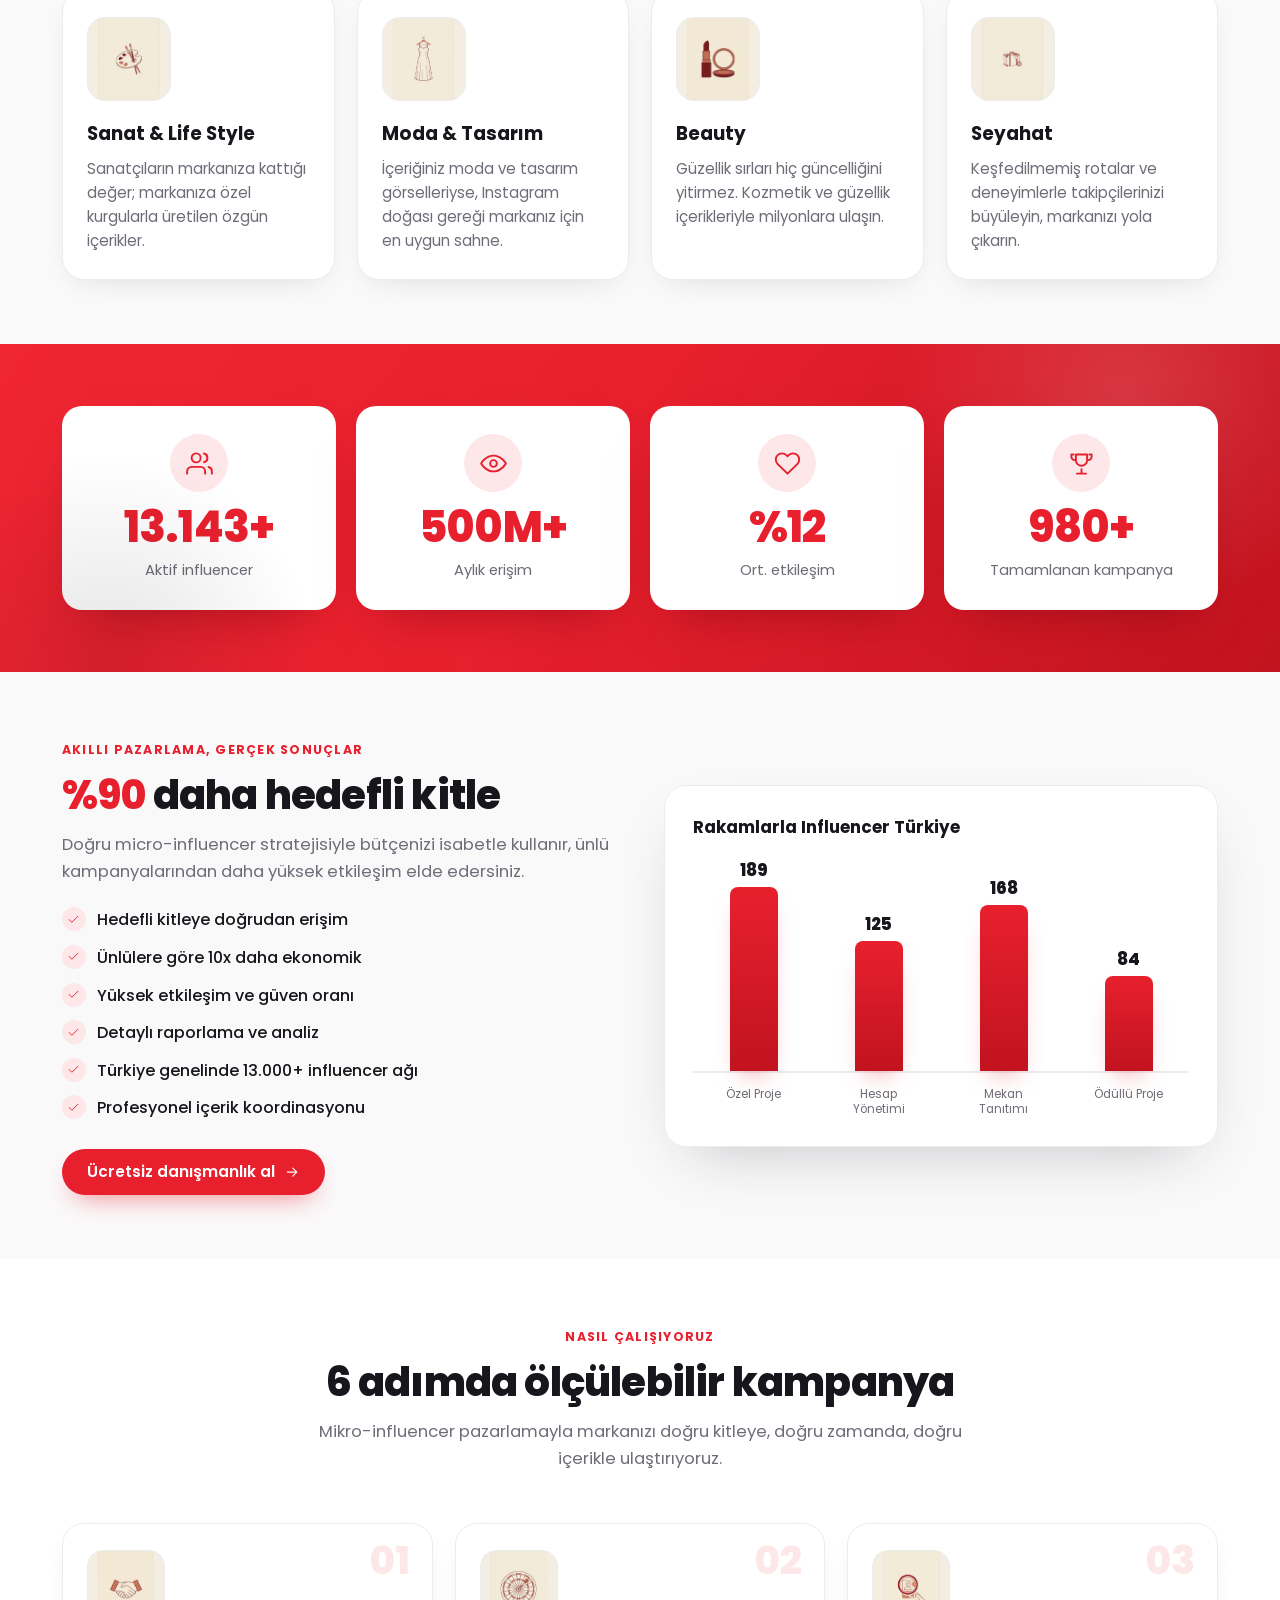
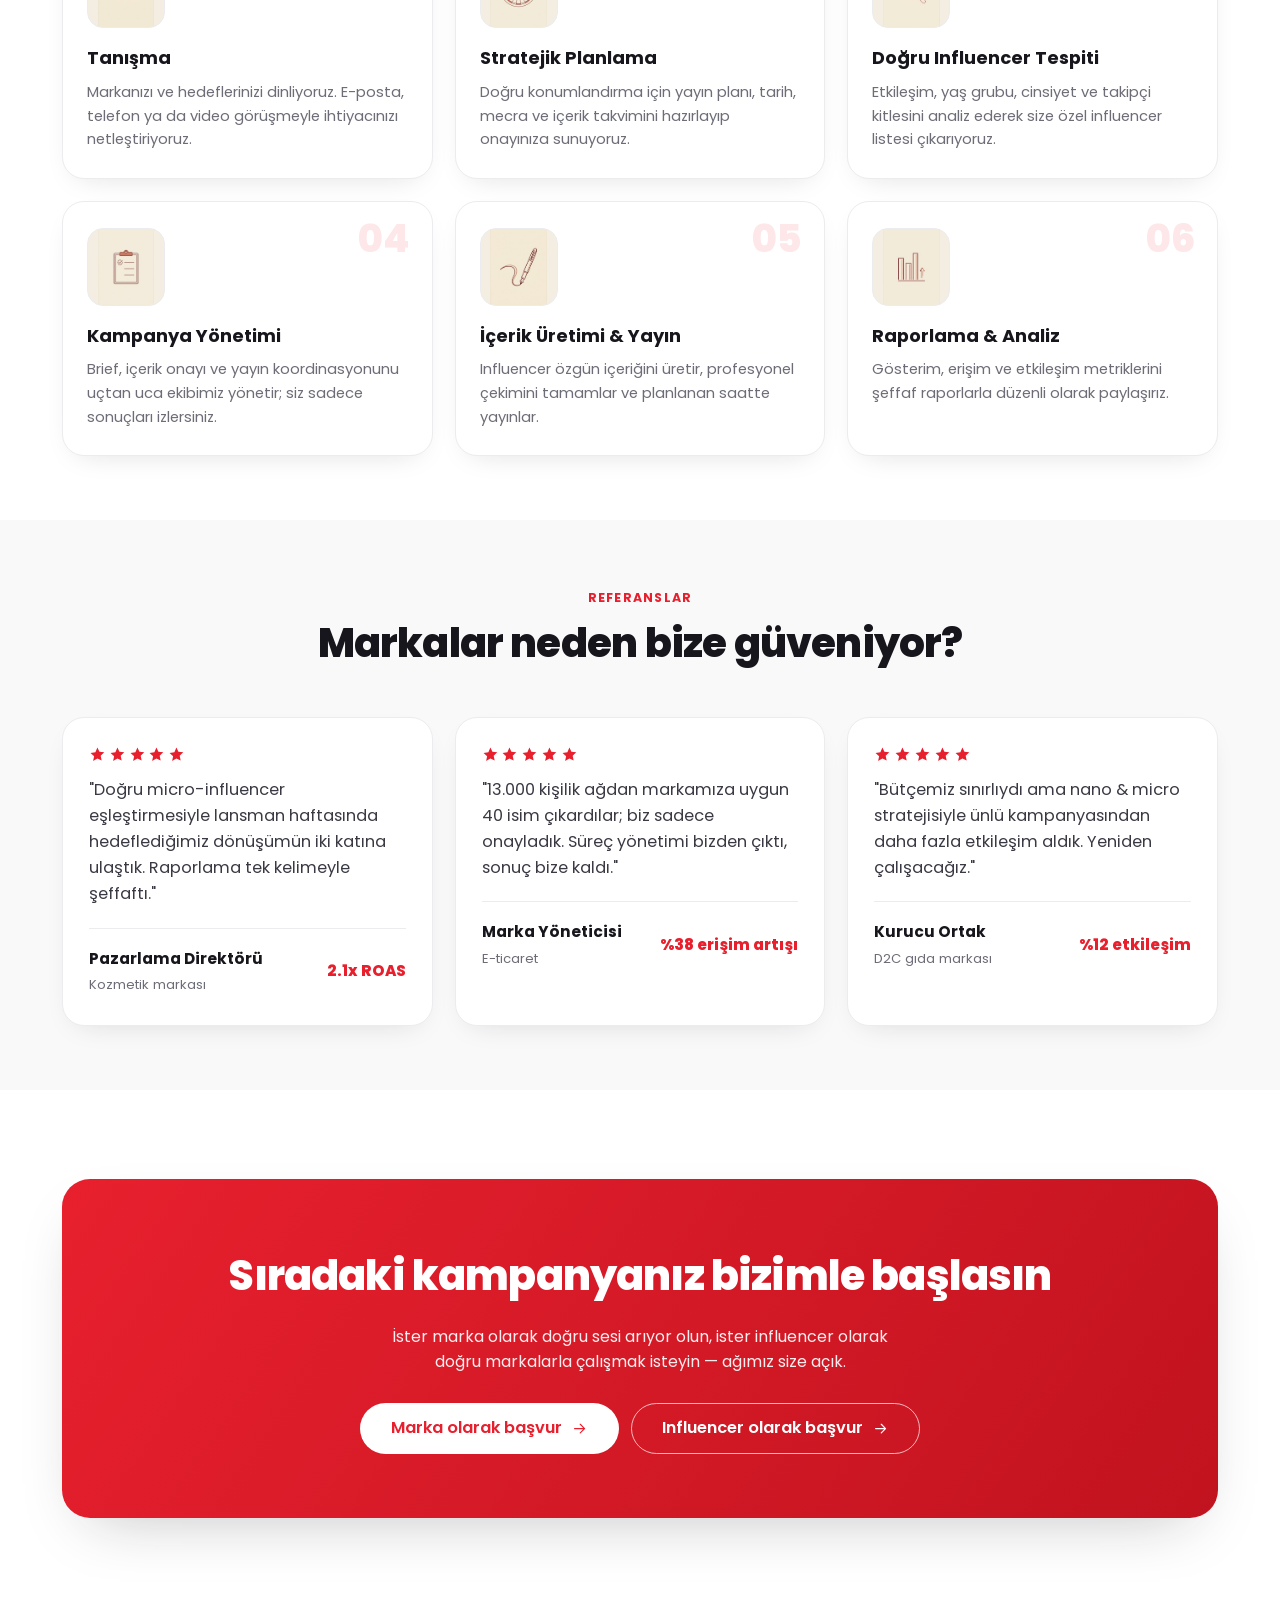
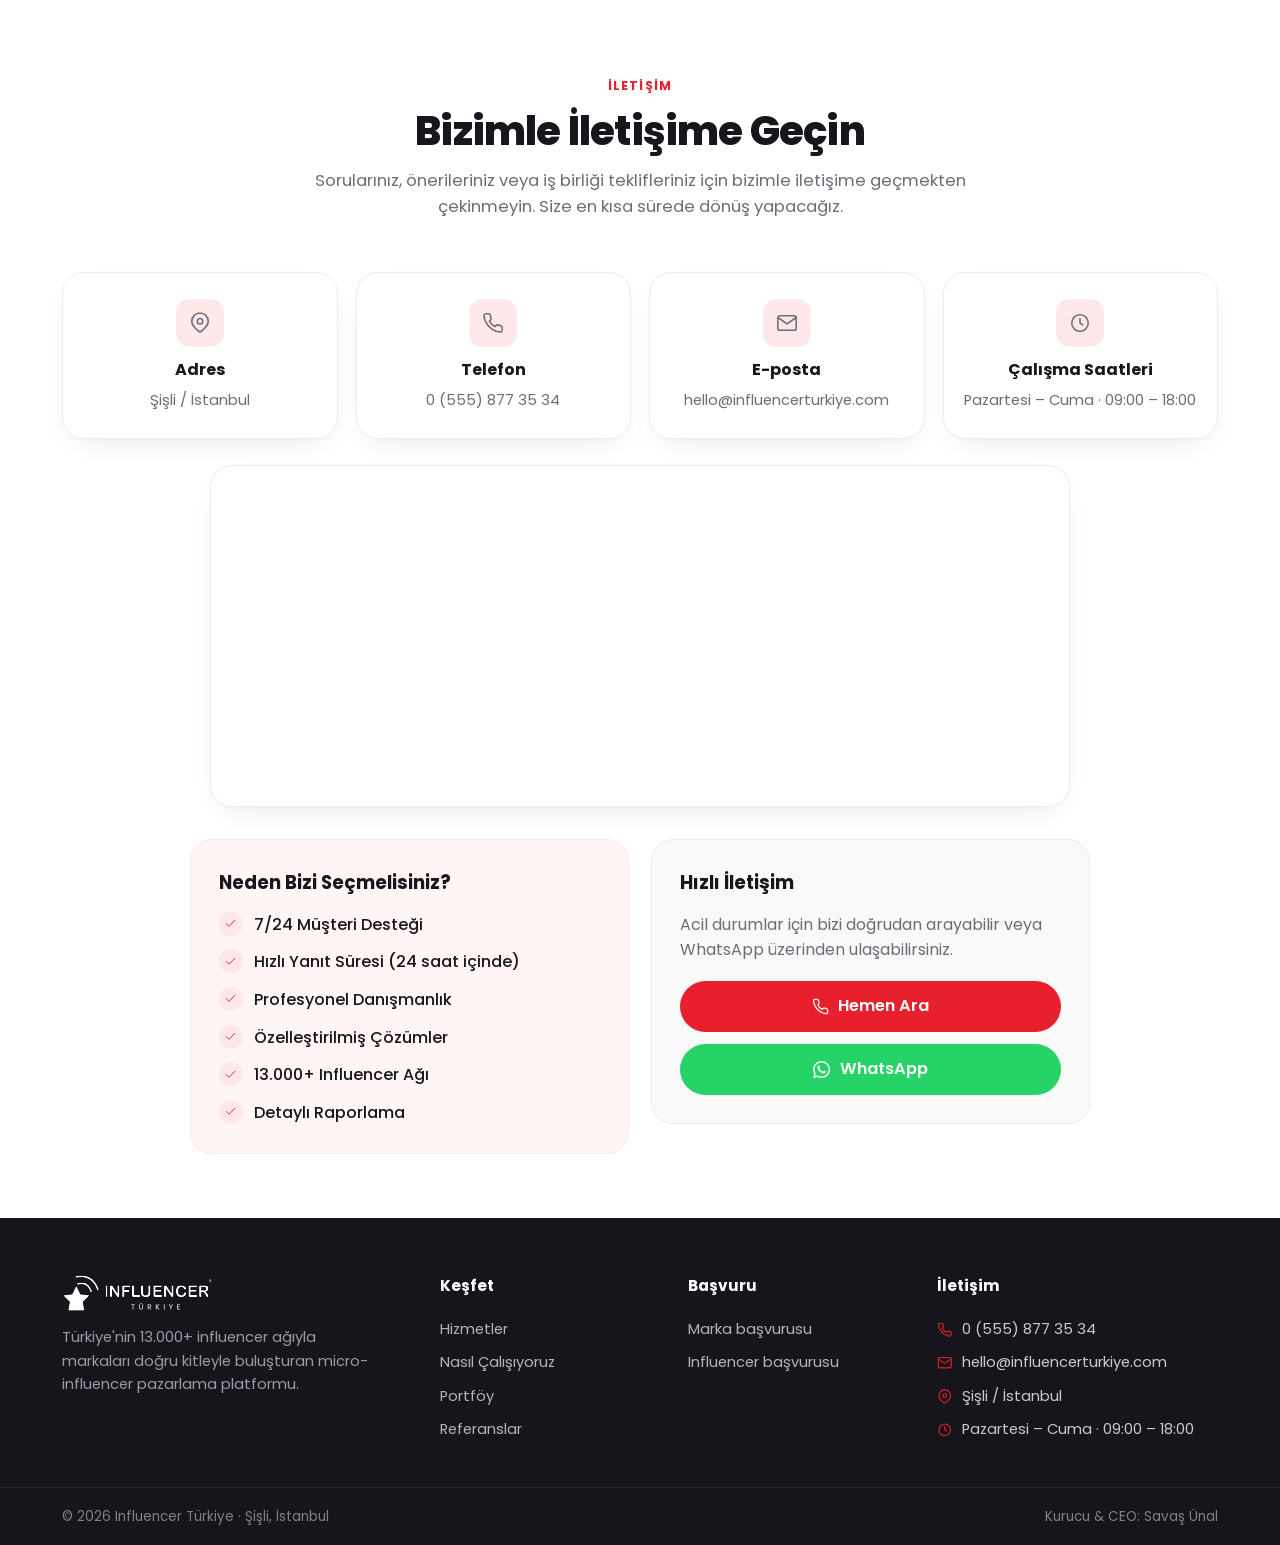
==== commit f1ab2373: "Telefon numarasini 0 (555) 877 35 34 olarak sabitle, kvkk.html'i de senkronla" ====
--- a/index.html
+++ b/index.html
@@ -168,7 +168,7 @@
 
         <div class="contact__info">
           <div class="ic-card reveal"><span class="ic-card__ic"><i class="i-pin"></i></span><b>Adres</b><span>Şişli / İstanbul</span></div>
-          <div class="ic-card reveal"><span class="ic-card__ic"><i class="i-phone"></i></span><b>Telefon</b><a href="tel:+905422125395">0 542 212 53 95</a></div>
+          <div class="ic-card reveal"><span class="ic-card__ic"><i class="i-phone"></i></span><b>Telefon</b><a href="tel:+905558773534">0 (555) 877 35 34</a></div>
           <div class="ic-card reveal"><span class="ic-card__ic"><i class="i-mail"></i></span><b>E-posta</b><a href="mailto:hello@influencerturkiye.com">hello@influencerturkiye.com</a></div>
           <div class="ic-card reveal"><span class="ic-card__ic"><i class="i-clock"></i></span><b>Çalışma Saatleri</b><span>Pazartesi – Cuma · 09:00 – 18:00</span></div>
         </div>
@@ -192,8 +192,8 @@
           <div class="quick reveal">
             <h3>Hızlı İletişim</h3>
             <p>Acil durumlar için bizi doğrudan arayabilir veya WhatsApp üzerinden ulaşabilirsiniz.</p>
-            <a href="tel:+905422125395" class="btn btn--lg qc qc--call"><i class="i-phone"></i> Hemen Ara</a>
-            <a href="https://wa.me/905422125395" target="_blank" rel="noopener" class="btn btn--lg qc qc--wa"><i class="i-wa"></i> WhatsApp</a>
+            <a href="tel:+905558773534" class="btn btn--lg qc qc--call"><i class="i-phone"></i> Hemen Ara</a>
+            <a href="https://wa.me/905558773534" target="_blank" rel="noopener" class="btn btn--lg qc qc--wa"><i class="i-wa"></i> WhatsApp</a>
           </div>
         </div>
       </div>
